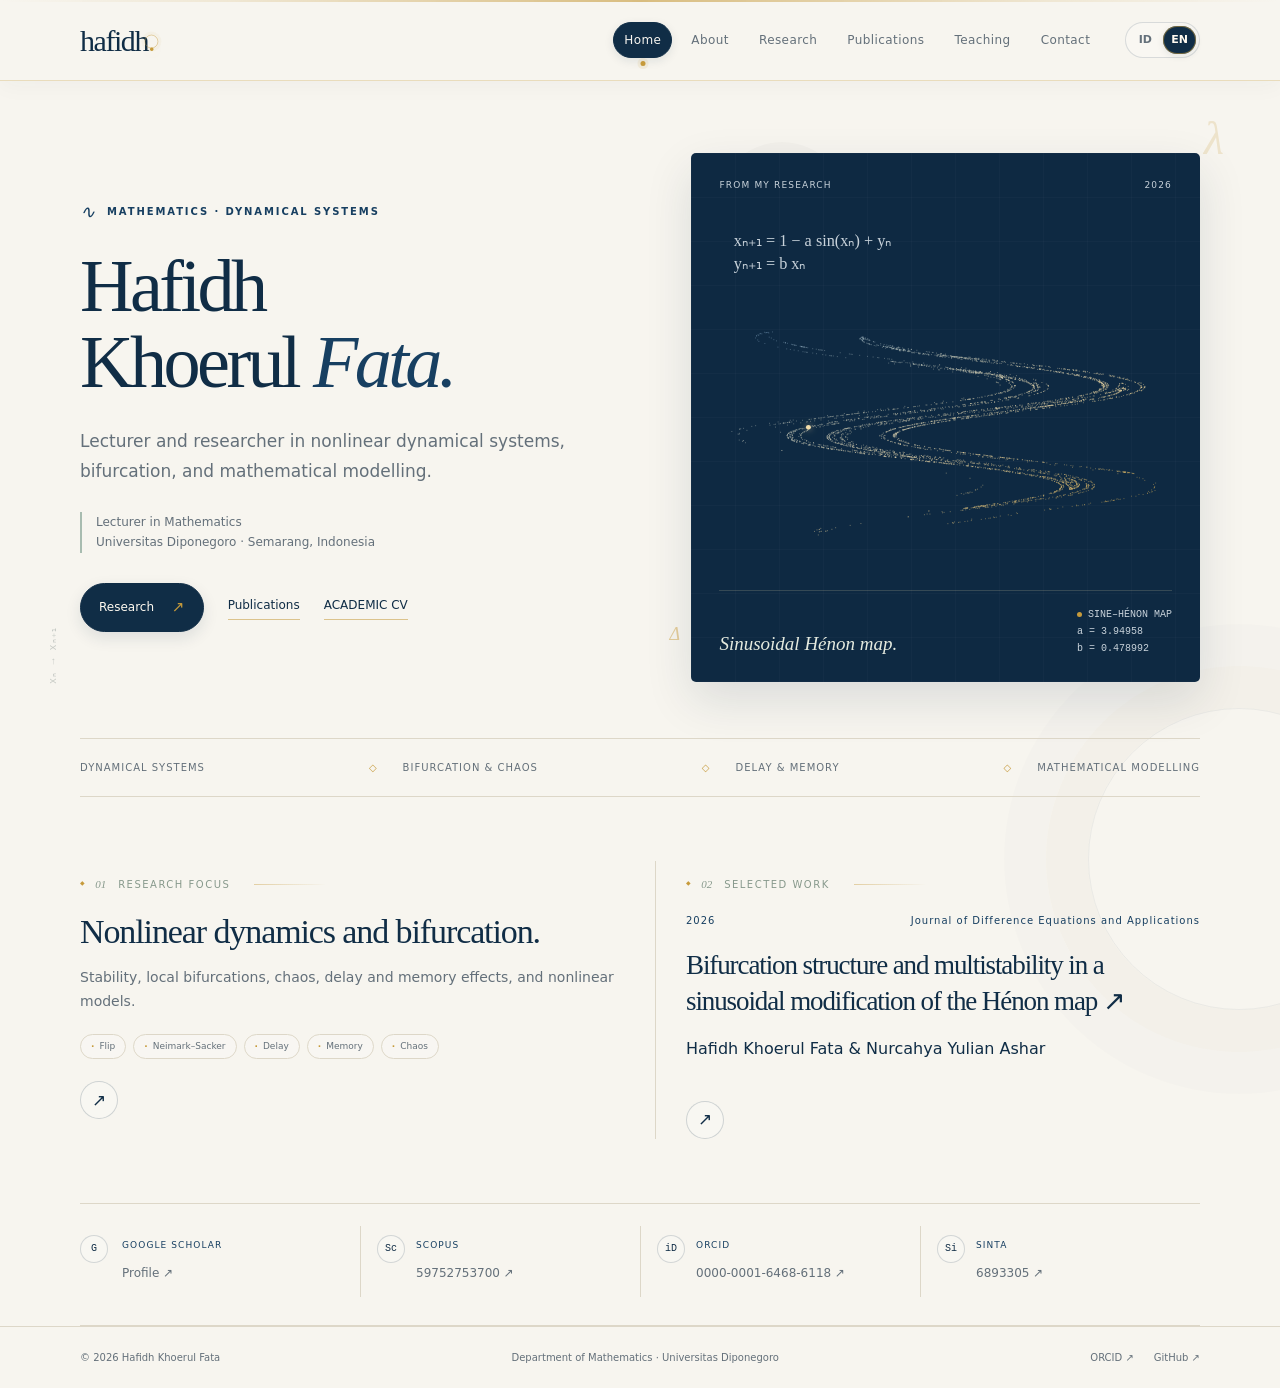
==== index.html @ e30a2c97 "Harmonize attractor and favicon with navy gold identity" ====
<!doctype html><html lang="en"><head>
<meta charset="utf-8"><meta name="viewport" content="width=device-width,initial-scale=1"><meta name="theme-color" content="#f7f7f2">
<meta name="description" content="Hafidh Khoerul Fata — lecturer and researcher in nonlinear dynamical systems, bifurcation, chaos, delay, memory, and mathematical modelling.">
<title>Hafidh Khoerul Fata · Mathematics & Dynamics</title><link rel="canonical" href="https://hafidh-fata.github.io/">
<link rel="icon" href="data:image/svg+xml,%3Csvg xmlns='http://www.w3.org/2000/svg' viewBox='0 0 64 64'%3E%3Crect width='64' height='64' rx='16' fill='%23102d46'/%3E%3Ctext x='32' y='44' font-size='40' font-family='Georgia' text-anchor='middle' fill='%23f7f7f2'%3Eh%3C/text%3E%3C/svg%3E">
<link rel="stylesheet" href="/styles.css"><meta property="og:title" content="Hafidh Khoerul Fata · Mathematics & Dynamics">
<meta property="og:description" content="Lecturer and researcher in nonlinear dynamical systems, bifurcation, chaos, delay, memory, and mathematical modelling.">
<meta property="og:type" content="profile"><meta property="og:url" content="https://hafidh-fata.github.io/">
<meta name="twitter:card" content="summary"><meta name="twitter:title" content="Hafidh Khoerul Fata · Mathematics & Dynamics">
<script type="application/ld+json">{"@context":"https://schema.org","@type":"Person","name":"Hafidh Khoerul Fata","url":"https://hafidh-fata.github.io/","jobTitle":"Lecturer in Mathematics","affiliation":{"@type":"CollegeOrUniversity","name":"Universitas Diponegoro","url":"https://www.undip.ac.id/"},"alumniOf":[{"@type":"CollegeOrUniversity","name":"Universitas Diponegoro"},{"@type":"CollegeOrUniversity","name":"Institut Teknologi Bandung"}],"sameAs":["https://orcid.org/0000-0001-6468-6118","https://www.scopus.com/authid/detail.uri?authorId=59752753700","https://scholar.google.com/citations?user=bt3k15UAAAAJ","https://sinta.kemdiktisaintek.go.id/authors/profile/6893305","https://github.com/hafidh-fata","https://math.fsm.undip.ac.id/hkfata/"],"knowsAbout":["Dynamical systems","Bifurcation theory","Chaos","Delay and memory systems","Mathematical modelling"]}</script>
</head>
<body data-page="home"><a class="skip" href="#main" data-i18n="skip">Skip to content</a>
<header><div class="wrap nav">
<a class="brand" href="/" aria-label="Hafidh Khoerul Fata">hafidh<span>.</span></a>
<nav aria-label="Main navigation">
<a href="/" data-nav="home" data-i18n="navHome">Home</a>
<a href="/about/" data-nav="about" data-i18n="navAbout">About</a>
<a href="/research/" data-nav="research" data-i18n="navResearch">Research</a>
<a href="/publications/" data-nav="publications" data-i18n="navPublications">Publications</a>
<a href="/teaching/" data-nav="teaching" data-i18n="navTeaching">Teaching</a>
<a href="/contact/" data-nav="contact" data-i18n="navContact">Contact</a>
</nav>
<div class="languages" role="group" aria-label="Language / Bahasa"><button type="button" data-lang="id" aria-label="Bahasa Indonesia" aria-pressed="false">ID</button><button type="button" data-lang="en" aria-label="English" aria-pressed="true">EN</button></div>
</div></header>
<main id="main"><div class="wrap">
<section class="home-hero" aria-labelledby="name">
<div>
<div class="eyebrow" data-i18n="role">Mathematics · Dynamical Systems</div>
<h1 id="name">Hafidh<br>Khoerul <em>Fata.</em></h1>
<p class="intro" data-i18n="intro">Lecturer and researcher in nonlinear dynamical systems, bifurcation, and mathematical modelling.</p>
<div class="affiliation"><span data-i18n="position">Lecturer in Mathematics</span><br><span data-i18n="affiliation">Universitas Diponegoro · Semarang, Indonesia</span></div>
<div class="actions"><a class="button" href="/research/"><span data-i18n="navResearch">Research</span><span aria-hidden="true">↗</span></a><a class="text-link" href="/publications/" data-i18n="navPublications">Publications</a><a class="text-link" href="/cv/" data-i18n="academicCv">Academic CV</a></div>
</div>
<div class="art-shell"><figure class="art"><div class="art-top"><span data-i18n="artTop">FROM MY RESEARCH</span><span>2026</span></div><svg viewBox="0 0 500 520" role="img" aria-labelledby="attractor-title"><title id="attractor-title">Chaotic attractor of the sinusoidal Hénon map studied by Fata and Ashar</title><defs><linearGradient id="orbit" x1="0" y1="0" x2="1" y2="1"><stop stop-color="#6f93b2"/><stop offset=".52" stop-color="#ead9ad"/><stop offset="1" stop-color="#c69a3b"/></linearGradient></defs><g id="orbit-art"></g><text x="42" y="91" fill="#c8d2da" font-family="Georgia,serif" font-size="16">xₙ₊₁ = 1 − a sin(xₙ) + yₙ</text><text x="42" y="114" fill="#c8d2da" font-family="Georgia,serif" font-size="16">yₙ₊₁ = b xₙ</text></svg><figcaption class="art-bottom"><p data-i18n="artCaption">Sinusoidal Hénon map.</p><span><span class="dot"></span><span data-i18n="attractorName">SINE–HÉNON MAP</span><br>a = 3.94958<br>b = 0.478992</span></figcaption></figure></div>
</section>

<div class="subjects"><span data-i18n="topic1">Dynamical systems</span><span data-i18n="topic2">Bifurcation & chaos</span><span data-i18n="topic3">Delay & memory</span><span data-i18n="topic4">Mathematical modelling</span></div>

<section class="home-section">
<div class="home-feature-grid">
<article class="home-feature">
<div class="section-label"><span>01</span><span data-i18n="researchFocusLabel">RESEARCH FOCUS</span></div>
<h2 data-i18n="homeFocusTitle">Nonlinear dynamics and bifurcation.</h2>
<p data-i18n="homeFocusText">Stability, local bifurcations, chaos, delay and memory effects, and nonlinear models.</p>
<div class="tags"><span>Flip</span><span>Neimark–Sacker</span><span>Delay</span><span>Memory</span><span>Chaos</span></div>
<a class="symbol-link" href="/research/" aria-label="View research"><span class="sr-only" data-i18n="viewResearch">View research</span><span aria-hidden="true">↗</span></a>
</article>

<article class="home-feature featured-work">
<div class="section-label"><span>02</span><span data-i18n="selectedWork">SELECTED WORK</span></div>
<div id="home-featured-publication"><div class="pub-meta"><span>2026</span><span>Journal of Difference Equations and Applications</span></div><h2><a href="https://doi.org/10.1080/10236198.2026.2689969">Bifurcation structure and multistability in a sinusoidal modification of the Hénon map ↗</a></h2><p>Hafidh Khoerul Fata &amp; Nurcahya Yulian Ashar</p></div>
<a class="symbol-link" href="/publications/" aria-label="All publications"><span class="sr-only" data-i18n="viewAllPublications">All publications</span><span aria-hidden="true">↗</span></a>
</article>
</div>
</section>

<section class="home-profiles" aria-label="Academic profiles">
<a href="https://scholar.google.com/citations?hl=en&user=bt3k15UAAAAJ"><small>Google Scholar</small><span>Profile ↗</span></a>
<a href="https://www.scopus.com/authid/detail.uri?authorId=59752753700"><small>Scopus</small><span>59752753700 ↗</span></a>
<a href="https://orcid.org/0000-0001-6468-6118"><small>ORCID</small><span>0000-0001-6468-6118 ↗</span></a>
<a href="https://sinta.kemdiktisaintek.go.id/authors/profile/6893305"><small>SINTA</small><span>6893305 ↗</span></a>
</section>
</div></main>
<footer><div class="wrap footer-inner"><span>© <span id="year">2026</span> Hafidh Khoerul Fata</span><span data-i18n="footerLocation">Department of Mathematics · Universitas Diponegoro</span><div><a href="https://orcid.org/0000-0001-6468-6118">ORCID ↗</a><a href="https://github.com/hafidh-fata">GitHub ↗</a></div></div></footer><script src="/site.js"></script></body></html>
---- styles.css ----
:root{--paper:#f7f7f2;--ink:#192e33;--muted:#586967;--teal:#246a62;--line:#d8dfd8;--soft:#e9eee5;--accent:#c16b39;--serif:Georgia,'Times New Roman',serif}
*{box-sizing:border-box}
html{scroll-behavior:smooth}
body{margin:0;background:var(--paper);color:var(--ink);font:16px/1.7 system-ui,-apple-system,BlinkMacSystemFont,'Segoe UI',sans-serif}
a{color:inherit;text-decoration:none}
button{font:inherit}
a:focus-visible,button:focus-visible{outline:3px solid var(--accent);outline-offset:5px}
::selection{background:#c9ded3}
.wrap{width:min(1180px,calc(100% - 96px));margin:auto}
.skip{position:fixed;top:-80px;left:10px;background:var(--ink);color:white;padding:12px;z-index:100}
.skip:focus{top:10px}
header{position:sticky;top:0;z-index:20;background:rgba(247,247,242,.96);backdrop-filter:blur(10px);border-bottom:1px solid var(--line)}
.nav{min-height:86px;display:flex;align-items:center;justify-content:space-between;gap:28px}
.brand{font-family:var(--serif);font-size:29px;letter-spacing:-1.3px;white-space:nowrap}
.brand span{color:var(--teal)}
nav{display:flex;gap:27px;align-items:center;margin-left:auto}
nav a{font-size:12px;letter-spacing:.035em;color:var(--muted);position:relative}
nav a:hover,nav a[aria-current="page"]{color:var(--teal)}
nav a[aria-current="page"]:after{content:"";position:absolute;left:0;right:0;bottom:-11px;height:1px;background:var(--teal)}
.languages{display:flex;gap:2px;padding:4px;border:1px solid var(--line);border-radius:6px}
.languages button{font-size:11px;font-weight:650;border:0;padding:5px 9px;background:transparent;color:var(--muted);cursor:pointer;border-radius:3px}
.languages button[aria-pressed=true]{background:var(--ink);color:#fff}
.eyebrow{font-size:10px;font-weight:650;letter-spacing:.19em;text-transform:uppercase;color:var(--teal);display:flex;align-items:center;gap:12px}
.eyebrow:before{content:"";width:24px;height:1px;background:currentColor}
h1,h2,h3,p{overflow-wrap:anywhere}
h1{font:clamp(48px,5.8vw,76px)/1.03 var(--serif);letter-spacing:-3.6px;margin:27px 0 25px;font-weight:400}
h1 em{font-weight:400;color:var(--teal)}
h2{font:40px/1.2 var(--serif);font-weight:400;letter-spacing:-1.1px;margin:0}
h3{font-weight:500}
.intro{font-size:17px;line-height:1.8;color:var(--muted);max-width:500px}
.affiliation{font-size:12px;color:var(--muted);margin:25px 0 30px;padding-left:14px;border-left:2px solid #a8bcb0}
.actions,.small-links{display:flex;gap:24px;align-items:center;flex-wrap:wrap}
.button{display:inline-flex;gap:26px;align-items:center;padding:12px 21px;background:var(--ink);color:#fff;font-size:12px;border-radius:3px}
.button:hover{background:var(--teal)}
.text-link{font-size:12px;border-bottom:1px solid #9aaea0;padding-bottom:3px}
.home-hero{display:grid;grid-template-columns:1.1fr 1fr;gap:70px;align-items:center;padding:85px 0 65px}
.art-shell{min-width:0}
.art{position:relative;aspect-ratio:1/1.04;background:#172f35;border-radius:5px;overflow:hidden;color:#e4eadf;margin:0}
.art:before{position:absolute;inset:0;content:"";background-image:linear-gradient(#ffffff05 1px,transparent 1px),linear-gradient(90deg,#ffffff05 1px,transparent 1px);background-size:44px 44px}
.art-top{position:absolute;top:25px;left:28px;right:28px;display:flex;justify-content:space-between;font-size:9px;letter-spacing:.13em;color:#b2c5be}
.art svg{position:absolute;width:100%;height:100%;inset:0}
.art-bottom{position:absolute;bottom:25px;left:28px;right:28px;border-top:1px solid #ffffff25;padding-top:15px;display:flex;justify-content:space-between;align-items:flex-end;gap:15px}
.art-bottom p{margin:0;font:italic 19px/1.3 var(--serif);max-width:58%}
.art-bottom>span{flex-shrink:0;font:10px/1.7 monospace;color:#b2c5be}
.dot{width:5px;height:5px;background:#b4c7a2;border-radius:50%;display:inline-block;margin-right:6px}
.orbit-controls{display:flex;align-items:center;justify-content:space-between;gap:12px;padding-top:12px;min-height:48px}
.orbit-buttons{display:flex;gap:8px}
.orbit-controls button{border:1px solid var(--line);border-radius:4px;padding:7px 12px;background:transparent;color:var(--ink);font-size:11px;cursor:pointer;min-height:36px}
.orbit-controls button:hover:not(:disabled){background:var(--soft)}
.orbit-controls button:disabled{opacity:.45;cursor:default}
#orbit-status{font-size:10px;color:var(--muted);text-align:right}
.subjects{border-top:1px solid var(--line);border-bottom:1px solid var(--line);display:flex;gap:20px;justify-content:space-between;padding:20px 0;font-size:10px;color:var(--muted);text-transform:uppercase;letter-spacing:.1em}
.subjects span+span:before{content:"＋";margin-right:25px;color:#789285}
.home-section,.section{padding:78px 0;border-bottom:1px solid var(--line)}
.section-head{display:grid;grid-template-columns:250px 1fr;gap:40px;margin-bottom:40px}
.section-label{font-size:10px;color:var(--teal);letter-spacing:.15em;text-transform:uppercase;padding-top:10px}
.section-label span{color:#87998c;margin-right:17px}
.section-summary{margin:17px 0 0;max-width:700px;color:var(--muted);font-size:15px}
.home-grid{display:grid;grid-template-columns:repeat(4,1fr);gap:28px}.research-grid{display:grid;grid-template-columns:repeat(3,1fr);gap:32px}
.card{padding-top:22px;border-top:1px solid #96aa9d}
.card-number{font:italic 24px var(--serif);color:#8ba18c}
.card h3{font:24px/1.25 var(--serif);font-weight:400;margin:20px 0 13px}
.card p{font-size:13px;color:var(--muted);margin:0 0 18px}
.tags{display:flex;gap:7px;flex-wrap:wrap;margin-top:20px}
.tags span{font-size:9px;border:1px solid var(--line);padding:4px 8px;border-radius:3px;color:var(--muted)}
.page-hero{padding:82px 0 62px;border-bottom:1px solid var(--line);display:grid;grid-template-columns:250px minmax(0,1fr);gap:40px}
.page-hero h1{font-size:clamp(46px,5vw,70px);max-width:800px;margin-top:10px}
.page-hero p{max-width:700px;color:var(--muted);font-size:16px}
.content-grid{display:grid;grid-template-columns:250px minmax(0,1fr);gap:40px}
.prose{max-width:760px}
.prose p{color:var(--muted);margin:0 0 22px}
.prose strong{color:var(--ink);font-weight:600}
.fact-grid{display:grid;grid-template-columns:repeat(2,1fr);gap:22px;margin-top:34px}
.fact{border-top:1px solid var(--line);padding-top:15px}
.fact small{display:block;color:var(--teal);font-size:9px;letter-spacing:.13em;text-transform:uppercase;margin-bottom:7px}
.fact span{font-family:var(--serif);font-size:19px}
.research-list{display:grid;gap:46px}
.research-item{display:grid;grid-template-columns:120px minmax(0,1fr);gap:30px;padding-top:25px;border-top:1px solid #96aa9d}
.research-item .number{font:italic 27px var(--serif);color:#8ba18c}
.research-item h2{font-size:31px;margin-bottom:13px}
.research-item p{color:var(--muted);margin:0;max-width:720px}
.publication-list{display:grid;gap:0}
.publication{padding:28px 0;border-top:1px solid var(--line)}
.publication:first-child{border-top:1px solid #96aa9d}
.pub-meta{display:flex;justify-content:space-between;gap:16px;font-size:10px;color:var(--teal);letter-spacing:.1em}
.publication h2{font-size:27px;line-height:1.35;margin:14px 0}
.publication h2 a:hover{color:var(--teal)}
.publication p{font-size:13px;color:var(--muted);margin:6px 0}
.course-list{display:grid;gap:0}
.course{display:grid;grid-template-columns:minmax(0,1fr) auto;gap:25px;align-items:start;border-top:1px solid var(--line);padding:24px 0}
.course h2{font-size:25px}
.course p{font-size:13px;color:var(--muted);max-width:690px;margin:8px 0 0}
.course .level{font-size:10px;letter-spacing:.06em;color:var(--muted);white-space:nowrap;padding-top:8px}
.contact-panel{margin:0;padding:44px 46px;background:var(--soft);border-radius:4px;display:grid;grid-template-columns:1fr auto;gap:40px;align-items:center}
.contact-panel h2{font-size:35px;margin:10px 0 13px}
.contact-panel p{color:var(--muted);font-size:14px;max-width:600px;margin:0}
.contact-list{margin-top:32px;display:grid;grid-template-columns:repeat(3,1fr);gap:20px}
.contact-item{border-top:1px solid #96aa9d;padding-top:15px}
.contact-item small{display:block;color:var(--teal);font-size:9px;letter-spacing:.12em;text-transform:uppercase}
.contact-item a,.contact-item span{display:inline-block;margin-top:8px;font-size:13px}
footer{border-top:1px solid var(--line);padding:26px 0}
.footer-inner{display:flex;justify-content:space-between;gap:20px;font-size:10px;color:var(--muted)}
.footer-inner a{margin-left:20px}
@media(max-width:1000px){.wrap{width:calc(100% - 56px)}.home-hero{gap:35px}nav{gap:14px}.section-head,.page-hero,.content-grid{grid-template-columns:170px 1fr;gap:25px}.subjects{font-size:8px;gap:10px}.subjects span+span:before{margin-right:10px}}
@media(max-width:760px){.wrap{width:calc(100% - 40px)}.nav{min-height:72px;gap:12px;flex-wrap:wrap;padding:16px 0 12px}.brand{font-size:27px}.languages{margin-left:auto}nav{order:3;width:100%;margin:0;justify-content:space-between;gap:8px;overflow-x:auto;padding-bottom:2px}nav a{font-size:10px;white-space:nowrap}nav a[aria-current="page"]:after{bottom:-5px}.home-hero{grid-template-columns:1fr;gap:36px;padding:45px 0 35px}h1{font-size:58px;letter-spacing:-3px}.intro{font-size:16px;max-width:100%}.art{aspect-ratio:1.12}.subjects{flex-wrap:wrap;justify-content:flex-start;gap:10px 20px;font-size:9px}.subjects span+span:before{display:none}.home-section,.section{padding:48px 0}.section-head,.page-hero,.content-grid{display:block}.section-label{margin-bottom:17px}.home-grid,.research-grid{grid-template-columns:1fr;gap:29px}.page-hero{padding:48px 0 38px}.page-hero h1{font-size:50px}.fact-grid{grid-template-columns:1fr}.research-item{grid-template-columns:1fr;gap:8px}.research-item h2{font-size:28px}.contact-panel{padding:30px 25px;grid-template-columns:1fr}.contact-list{grid-template-columns:1fr}.course{grid-template-columns:1fr;gap:6px}.course .level{padding:0}.footer-inner{flex-direction:column;gap:8px}.footer-inner a{margin:0 22px 0 0}}
@media(prefers-reduced-motion:reduce){html{scroll-behavior:auto}}

@media(max-width:1000px) and (min-width:761px){.home-grid{grid-template-columns:repeat(2,1fr)}}

.home-feature-grid{display:grid;grid-template-columns:1fr 1fr;gap:40px}
.home-feature{padding-top:4px}
.home-feature h2{font-size:34px;margin:18px 0 14px;max-width:520px}
.home-feature>p{color:var(--muted);font-size:14px;max-width:560px;margin:0 0 20px}
.home-feature .text-link{display:inline-block;margin-top:22px}
.featured-work{border-left:1px solid var(--line);padding-left:40px}
.featured-work .pub-meta{margin-top:18px}
.featured-work h2{font-size:27px;line-height:1.35}
.home-profiles{display:grid;grid-template-columns:repeat(4,1fr);border-bottom:1px solid var(--line);padding:26px 0 34px}
.home-profiles a{padding:12px 18px;border-left:1px solid var(--line)}
.home-profiles a:first-child{border-left:0;padding-left:0}
.home-profiles small{display:block;color:var(--teal);font-size:9px;letter-spacing:.12em;text-transform:uppercase;margin-bottom:5px}
.home-profiles span{font-size:12px;color:var(--muted)}
.home-profiles a:hover span{color:var(--teal)}

.profile-hero{padding:82px 0 62px;border-bottom:1px solid var(--line);display:grid;grid-template-columns:250px minmax(0,1fr);gap:40px}
.profile-hero-main{display:grid;grid-template-columns:minmax(0,1.45fr) minmax(240px,.65fr);gap:54px;align-items:end}
.profile-hero h1{font-size:clamp(46px,5vw,70px);max-width:760px;margin:10px 0 20px}
.profile-lead{max-width:690px;color:var(--muted);font-size:16px;margin:0}
.profile-summary{display:grid;gap:15px;padding-bottom:8px}
.profile-summary div{border-top:1px solid var(--line);padding-top:11px}
.profile-summary small{display:block;color:var(--teal);font-size:9px;letter-spacing:.12em;text-transform:uppercase;margin-bottom:3px}
.profile-summary strong{font-family:var(--serif);font-size:17px;font-weight:400}

.education-list{display:grid;gap:0}
.education-list article{display:grid;grid-template-columns:130px minmax(0,1fr);gap:28px;border-top:1px solid var(--line);padding:24px 0}
.education-list article:first-child{border-top:1px solid #96aa9d}
.education-year{font:italic 18px var(--serif);color:#87998c;padding-top:4px}
.education-list h2{font-size:27px}
.education-list p{margin:5px 0 0;color:var(--muted);font-size:13px}

.profile-links{display:grid;grid-template-columns:repeat(2,1fr);gap:16px}
.profile-links a{position:relative;border-top:1px solid #96aa9d;padding:16px 34px 16px 0;min-height:86px}
.profile-links small{display:block;color:var(--teal);font-size:9px;letter-spacing:.12em;text-transform:uppercase;margin-bottom:7px}
.profile-links strong{font-family:var(--serif);font-size:18px;font-weight:400}
.profile-links a>span{position:absolute;right:4px;top:18px;color:var(--muted)}
.profile-links a:hover strong,.profile-links a:hover>span{color:var(--teal)}

.credentials-block h2{font-size:29px;margin-bottom:24px}
.credential-grid{display:flex;gap:30px;flex-wrap:wrap;align-items:flex-start}
@media(max-width:1000px){
 .home-feature-grid{gap:28px}
 .featured-work{padding-left:28px}
 .home-profiles{grid-template-columns:repeat(2,1fr)}
 .home-profiles a:nth-child(3){border-left:0;padding-left:0}
 .profile-hero{grid-template-columns:170px minmax(0,1fr);gap:25px}
 .profile-hero-main{grid-template-columns:1fr;gap:28px}
}
@media(max-width:760px){
 .home-feature-grid{grid-template-columns:1fr;gap:44px}
 .featured-work{border-left:0;border-top:1px solid var(--line);padding-left:0;padding-top:34px}
 .home-profiles{grid-template-columns:1fr;padding-top:12px}
 .home-profiles a,.home-profiles a:first-child,.home-profiles a:nth-child(3){border-left:0;border-top:1px solid var(--line);padding:14px 0}
 .profile-hero{display:block;padding:48px 0 38px}
 .profile-hero .section-label{margin-bottom:17px}
 .profile-hero h1{font-size:50px}
 .profile-links{grid-template-columns:1fr}
 .education-list article{grid-template-columns:1fr;gap:5px}
}

.index-badge{display:inline-block;margin-left:8px;padding:2px 6px;border:1px solid #9db4a8;border-radius:999px;font-size:8px;letter-spacing:.08em;text-transform:uppercase;color:var(--teal);vertical-align:1px}
.metrics-note{margin:18px 0 0;color:var(--muted);font-size:9px;letter-spacing:.12em;text-transform:uppercase}
.loading-text{color:var(--muted);font-size:13px}
.related-outputs{margin-top:22px;padding-top:16px;border-top:1px solid var(--line)}
.related-outputs>small{display:block;color:var(--teal);font-size:9px;letter-spacing:.12em;margin-bottom:7px}
.mini-output{display:grid;grid-template-columns:48px minmax(0,1fr) 20px;gap:10px;align-items:start;padding:8px 0;border-top:1px solid #e2e6e0;font-size:11px}
.mini-output span{color:var(--muted)}.mini-output strong{font-weight:500}.mini-output em{font-style:normal;color:var(--teal)}
.print-button{margin-top:20px;border:1px solid var(--line);background:transparent;padding:9px 13px;border-radius:3px;color:var(--ink);font-size:11px;cursor:pointer}
.print-button:hover{background:var(--soft)}
.large-tags{align-content:start}
.cv-page .publication h2{font-size:22px}
@media print{
 header,footer,.print-button,.languages,.skip{display:none!important}
 body{background:#fff;color:#000;font-size:11pt}
 .wrap{width:100%;max-width:none}
 .section,.page-hero{padding:18px 0;break-inside:avoid}
 a{text-decoration:none;color:#000}
 .publication{break-inside:avoid}
}

/* === visual language: phase space / orbit notation === */
.sr-only{position:absolute!important;width:1px!important;height:1px!important;padding:0!important;margin:-1px!important;overflow:hidden!important;clip:rect(0,0,0,0)!important;white-space:nowrap!important;border:0!important}
body{position:relative}
body:after{content:"";position:fixed;right:-110px;bottom:-110px;width:300px;height:300px;border:1px solid rgba(36,106,98,.07);border-radius:50%;box-shadow:0 0 0 42px rgba(36,106,98,.025),0 0 0 84px rgba(36,106,98,.015);pointer-events:none;z-index:-1}
.brand{position:relative}
.brand:after{content:"•";position:absolute;right:-11px;top:-2px;font-size:9px;color:var(--accent);opacity:.75}
nav a[aria-current="page"]:after{left:50%;right:auto;bottom:-13px;width:5px;height:5px;background:var(--teal);transform:translateX(-50%) rotate(45deg)}
nav a:hover:before{content:"·";position:absolute;left:-9px;color:var(--accent)}
.eyebrow:before{content:"∿";width:auto;height:auto;background:none;font:italic 18px/1 var(--serif);letter-spacing:0;color:var(--teal)}
.section-label{position:relative;display:flex;align-items:center;gap:0;min-height:24px}
.section-label:after{content:"";height:1px;flex:1;min-width:28px;max-width:72px;margin-left:12px;background:linear-gradient(90deg,var(--line),transparent)}
.section-label:before{content:"◆";font-size:6px;color:var(--accent);margin-right:9px;transform:translateY(-1px)}
.section-label span{margin-right:12px}
.section-label span:first-child{font-family:var(--serif);font-style:italic;letter-spacing:0;font-size:11px}
.subjects span+span:before{content:"◇";margin-right:25px;color:#789285}
.tags span{position:relative;border-radius:999px;padding:4px 10px;background:rgba(255,255,255,.18)}
.tags span:before{content:"·";margin-right:5px;color:var(--teal);font-weight:700}
.home-hero{position:relative;isolation:isolate}
.home-hero:before{content:"";position:absolute;z-index:-1;right:33%;top:12%;width:94px;height:94px;border:1px solid rgba(36,106,98,.10);border-radius:50%;box-shadow:0 0 0 18px rgba(36,106,98,.025)}
.home-hero:after{content:"xₙ → xₙ₊₁";position:absolute;z-index:-1;left:-32px;bottom:54px;writing-mode:vertical-rl;transform:rotate(180deg);font:10px/1.2 monospace;letter-spacing:.11em;color:rgba(88,105,103,.30)}
.art{box-shadow:0 18px 48px rgba(25,46,51,.08)}
.art-shell{position:relative}
.art-shell:before{content:"λ";position:absolute;right:-24px;top:-37px;font:italic 46px/1 var(--serif);color:rgba(36,106,98,.14);z-index:2;pointer-events:none}
.art-shell:after{content:"Δ";position:absolute;left:-22px;bottom:39px;font:italic 18px/1 var(--serif);color:rgba(193,107,57,.38);z-index:2;pointer-events:none}
.symbol-link{display:inline-grid;place-items:center;width:38px;height:38px;border:1px solid var(--line);border-radius:50%;font-size:17px;color:var(--teal);transition:transform .18s ease,border-color .18s ease,background .18s ease}
.symbol-link:hover{transform:translate(2px,-2px);border-color:#9eb6aa;background:var(--soft)}
.home-feature>.symbol-link,.featured-work>.symbol-link{margin-top:22px}
.home-profiles a{position:relative;padding-left:55px}
.home-profiles a:first-child{padding-left:42px}
.home-profiles a:before{position:absolute;left:16px;top:9px;width:26px;height:26px;display:grid;place-items:center;border:1px solid var(--line);border-radius:50%;font:10px/1 monospace;color:var(--teal)}
.home-profiles a:first-child:before{content:"G";left:0}
.home-profiles a:nth-child(2):before{content:"Sc"}
.home-profiles a:nth-child(3):before{content:"iD"}
.home-profiles a:nth-child(4):before{content:"Si"}
.home-profiles a:hover:before{border-color:var(--teal);background:var(--soft)}
.profile-hero{position:relative;overflow:hidden}
.profile-hero:after{content:"λ";position:absolute;right:18px;bottom:-34px;font:italic 128px/1 var(--serif);color:rgba(36,106,98,.045);pointer-events:none}
.profile-summary div{position:relative;padding-left:15px}
.profile-summary div:before{content:"";position:absolute;left:0;top:18px;width:5px;height:5px;border-radius:50%;background:var(--teal);opacity:.65}
.profile-links a{padding-left:48px}
.profile-links a:before{position:absolute;left:0;top:17px;width:30px;height:30px;display:grid;place-items:center;border:1px solid var(--line);border-radius:50%;font:10px/1 monospace;color:var(--teal)}
.profile-links a:nth-child(1):before{content:"G"}
.profile-links a:nth-child(2):before{content:"Sc"}
.profile-links a:nth-child(3):before{content:"iD"}
.profile-links a:nth-child(4):before{content:"Si"}
.profile-links a:nth-child(5):before{content:"CV"}
.profile-links a:hover:before{border-color:var(--teal);background:var(--soft)}
.education-list article{position:relative}
.education-list article:before{content:"";position:absolute;left:119px;top:31px;width:7px;height:7px;border:1px solid var(--teal);border-radius:50%;background:var(--paper)}
.education-list article:after{content:"";position:absolute;left:122px;top:39px;bottom:-25px;width:1px;background:var(--line)}
.education-list article:last-child:after{display:none}
.publication{position:relative}
.publication:before{content:"";position:absolute;left:-14px;top:35px;width:4px;height:4px;border-radius:50%;background:var(--teal);opacity:0;transition:opacity .18s ease}
.publication:hover:before{opacity:.8}
.publication h2 a span[aria-hidden="true"]{display:inline-grid;place-items:center;width:24px;height:24px;margin-left:4px;border:1px solid var(--line);border-radius:50%;font:12px/1 sans-serif;vertical-align:3px}
.publication h2 a:hover span[aria-hidden="true"]{border-color:var(--teal);background:var(--soft)}
.research-item{position:relative}
.research-item .number{position:relative}
.research-item .number:after{content:"";display:block;width:24px;height:1px;background:var(--line);margin-top:10px}
.research-item:nth-child(1) .number:before{content:"μ";position:absolute;right:8px;top:-6px;font:italic 15px var(--serif);color:rgba(36,106,98,.3)}
.research-item:nth-child(2) .number:before{content:"τ";position:absolute;right:8px;top:-6px;font:italic 15px var(--serif);color:rgba(36,106,98,.3)}
.research-item:nth-child(3) .number:before{content:"f";position:absolute;right:8px;top:-6px;font:italic 15px var(--serif);color:rgba(36,106,98,.3)}
.research-item:nth-child(4) .number:before{content:"λ";position:absolute;right:8px;top:-6px;font:italic 15px var(--serif);color:rgba(36,106,98,.3)}
.orbit-controls button{border-radius:999px}
.orbit-controls button:first-child:before{content:"◌";margin-right:6px;color:var(--teal)}
.orbit-controls button:last-child:before{content:"↺";margin-right:6px;color:var(--teal)}
.credential-heading-row{display:flex;align-items:baseline;justify-content:space-between;gap:20px}
.math-ornament{font:italic 18px var(--serif);color:rgba(36,106,98,.45);letter-spacing:.18em}
.hero-symbols{display:flex;gap:16px;margin-top:18px}
.hero-symbols span{display:grid;place-items:center;width:30px;height:30px;border:1px solid var(--line);border-radius:50%;font:italic 14px var(--serif);color:var(--teal);background:rgba(255,255,255,.18)}
@media(max-width:760px){
 body:after,.home-hero:after,.art-shell:before,.art-shell:after,.profile-hero:after{display:none}
 .home-hero:before{right:-22px;top:16%;width:64px;height:64px}
 .section-label:after{max-width:40px}
 .home-profiles a,.home-profiles a:first-child,.home-profiles a:nth-child(3){padding-left:42px}
 .home-profiles a:before,.home-profiles a:first-child:before{left:0}
 .education-list article:before,.education-list article:after{display:none}
 .profile-links a{padding-left:44px}
}
@media(prefers-reduced-motion:reduce){.symbol-link{transition:none}}

/* Continuous attractor tracer */
.orbit-tracer{filter:drop-shadow(0 0 3px rgba(243,221,170,.58)) drop-shadow(0 0 8px rgba(243,221,170,.22))}
.orbit-tail{filter:drop-shadow(0 0 2px rgba(243,221,170,.16))}
@media(prefers-reduced-motion:reduce){.orbit-tracer,.orbit-tail{filter:none}}

/* === compact-medium density === */
@media(min-width:1001px){
 .wrap{width:min(1120px,calc(100% - 88px))}
 .nav{min-height:80px;gap:24px}
 nav{gap:23px}
 .home-hero{gap:52px;padding:72px 0 56px}
 .home-section,.section{padding:64px 0}
 .page-hero{padding:68px 0 52px;grid-template-columns:220px minmax(0,1fr);gap:32px}
 .content-grid{grid-template-columns:220px minmax(0,1fr);gap:32px}
 .profile-hero{padding:68px 0 52px;grid-template-columns:220px minmax(0,1fr);gap:32px}
 .profile-hero-main{gap:40px}
 .section-head{grid-template-columns:220px 1fr;gap:32px;margin-bottom:34px}
 .home-feature-grid{gap:30px}
 .featured-work{padding-left:30px}
 .home-profiles{padding:22px 0 28px}
 .research-list{gap:36px}
 .research-item{grid-template-columns:105px minmax(0,1fr);gap:26px;padding-top:22px}
 .publication{padding:23px 0}
 .course{padding:20px 0}
 .fact-grid{gap:18px;margin-top:28px}
 .profile-summary{gap:12px}
 .education-list article{padding:20px 0}
 .profile-links{gap:12px}
 .credential-grid{gap:24px}
 .contact-list{margin-top:26px;gap:18px}
 footer{padding:22px 0}
}
@media(max-width:1000px) and (min-width:761px){
 .wrap{width:calc(100% - 52px)}
 .home-section,.section{padding:58px 0}
 .page-hero,.profile-hero{padding:60px 0 46px}
 .research-list{gap:34px}
 .publication{padding:22px 0}
}

/* === quiet micro-interactions === */
.publication,.research-item,.course,.profile-links a,.home-profiles a,.education-list article,.contact-item{
 transition:transform .18s ease,background-color .18s ease,border-color .18s ease;
}
@media(hover:hover){
 .publication:hover{transform:translateX(3px)}
 .research-item:hover{transform:translateX(3px)}
 .course:hover{transform:translateX(3px)}
 .profile-links a:hover{transform:translateY(-2px)}
 .home-profiles a:hover{transform:translateY(-2px)}
 .education-list article:hover{transform:translateX(3px)}
 .contact-item:hover{transform:translateY(-2px)}
 .text-link{transition:color .18s ease,border-color .18s ease}
 .text-link:hover{color:var(--teal);border-color:var(--teal)}
}

/* === first-view reveal === */
.reveal-enabled .reveal-item{
 opacity:.58;
 transform:translateY(8px);
 transition:opacity .46s ease,transform .46s cubic-bezier(.2,.65,.3,1);
}
.reveal-enabled .reveal-item.is-visible{opacity:1;transform:none}
@media(prefers-reduced-motion:reduce){
 .reveal-enabled .reveal-item,.publication,.research-item,.course,.profile-links a,.home-profiles a,.education-list article,.contact-item{
  opacity:1!important;transform:none!important;transition:none!important;
 }
}

/* === publication filters === */
.publication-toolbar{display:flex;align-items:center;justify-content:space-between;gap:18px;padding:0 0 18px;border-bottom:1px solid var(--line)}
.filter-chips{display:flex;gap:7px;flex-wrap:wrap}
.filter-chips button{border:1px solid var(--line);background:transparent;color:var(--muted);padding:6px 10px;border-radius:999px;font-size:9px;letter-spacing:.045em;cursor:pointer}
.filter-chips button:hover,.filter-chips button.is-active{border-color:#96aa9d;color:var(--teal);background:var(--soft)}
.filter-chips button.is-active:before{content:"•";margin-right:5px;color:var(--accent)}
.publication-count{font:10px/1 monospace;color:var(--muted);white-space:nowrap}
@media(max-width:760px){.publication-toolbar{align-items:flex-start;flex-direction:column}.publication-count{align-self:flex-end}}

/* === navy + gold identity refresh === */
:root{
 --paper:#f7f5ef;
 --ink:#102d46;
 --muted:#64707a;
 --teal:#173f61;
 --line:#ddd7c8;
 --soft:#efeade;
 --accent:#c69a3b;
 --navy:#102d46;
 --navy-2:#173f61;
 --gold:#c69a3b;
 --gold-soft:#ead9ad;
}
::selection{background:#ead9ad;color:#102d46}
body{background:var(--paper)}
header{
 background:rgba(247,245,239,.965);
 border-bottom:1px solid rgba(198,154,59,.28);
 box-shadow:0 5px 22px rgba(16,45,70,.035);
}
header:before{
 content:"";
 position:absolute;
 left:0;right:0;top:0;
 height:2px;
 background:linear-gradient(90deg,transparent 0%,rgba(198,154,59,.25) 18%,var(--gold) 50%,rgba(198,154,59,.25) 82%,transparent 100%);
 opacity:.62;
}
.brand{
 color:var(--navy);
 font-size:30px;
 letter-spacing:-1.45px;
 font-weight:500;
 padding:5px 4px 5px 0;
 transition:letter-spacing .2s ease,color .2s ease;
}
.brand:hover{letter-spacing:-1.15px;color:var(--navy-2)}
.brand:after{content:none}
.brand span{
 position:relative;
 display:inline-block;
 color:var(--gold);
 text-shadow:0 0 14px rgba(198,154,59,.22);
}
.brand span:after{
 content:"";
 position:absolute;
 width:12px;height:12px;
 left:50%;top:52%;
 transform:translate(-47%,-46%);
 border:1px solid rgba(198,154,59,.42);
 border-radius:50%;
 box-shadow:0 0 0 3px rgba(198,154,59,.05);
 pointer-events:none;
}
nav{gap:8px}
nav a{
 padding:7px 10px;
 border:1px solid transparent;
 border-radius:999px;
 color:var(--muted);
 transition:color .18s ease,background-color .18s ease,border-color .18s ease,transform .18s ease;
}
nav a:hover{
 color:var(--navy);
 background:rgba(16,45,70,.045);
 border-color:rgba(16,45,70,.07);
 transform:translateY(-1px);
}
nav a:hover:before{content:none}
nav a[aria-current="page"]{
 color:var(--paper);
 background:var(--navy);
 border-color:var(--navy);
 box-shadow:0 3px 10px rgba(16,45,70,.10);
}
nav a[aria-current="page"]:after{
 content:"";
 left:50%;right:auto;bottom:-9px;
 width:5px;height:5px;
 background:var(--gold);
 border-radius:50%;
 transform:translateX(-50%);
 box-shadow:0 0 0 3px rgba(198,154,59,.11);
}
.languages{
 border-color:rgba(16,45,70,.14);
 background:rgba(255,255,255,.18);
 border-radius:999px;
 padding:3px;
}
.languages button{
 min-width:32px;
 border-radius:999px;
 padding:5px 8px;
 color:var(--muted);
 transition:background-color .18s ease,color .18s ease,box-shadow .18s ease;
}
.languages button[aria-pressed=true]{
 background:var(--navy);
 color:#fffaf0;
 box-shadow:inset 0 0 0 1px rgba(198,154,59,.52),0 2px 7px rgba(16,45,70,.10);
}
.button{
 position:relative;
 background:var(--navy);
 border:1px solid var(--navy);
 color:#fffaf0;
 border-radius:999px;
 padding:11px 18px;
 gap:18px;
 box-shadow:0 6px 16px rgba(16,45,70,.11);
 transition:transform .18s ease,box-shadow .18s ease,background-color .18s ease;
}
.button span:last-child{color:var(--gold);font-size:15px}
.button:hover{
 background:var(--navy-2);
 transform:translateY(-2px);
 box-shadow:0 9px 20px rgba(16,45,70,.15);
}
.symbol-link{
 color:var(--navy);
 border-color:rgba(16,45,70,.18);
 background:rgba(255,255,255,.22);
}
.symbol-link:hover{
 color:var(--navy);
 border-color:var(--gold);
 background:rgba(198,154,59,.09);
}
.text-link{border-color:rgba(198,154,59,.55)}
.text-link:hover{color:var(--navy)!important;border-color:var(--gold)!important}
.section-label,.eyebrow,.fact small,.pub-meta,.profile-links small,.home-profiles small,.contact-item small{color:var(--navy-2)}
.section-label:before{color:var(--gold)}
.section-label:after{background:linear-gradient(90deg,rgba(198,154,59,.42),transparent)}
h1 em{color:var(--navy-2)}
.subjects span+span:before{color:var(--gold)}
.tags span:before{color:var(--gold)}
.index-badge{
 color:var(--navy);
 border-color:rgba(198,154,59,.55);
 background:rgba(198,154,59,.07);
}
.filter-chips button:hover,.filter-chips button.is-active{
 color:var(--navy);
 border-color:rgba(198,154,59,.62);
 background:rgba(198,154,59,.09);
}
.filter-chips button.is-active:before{color:var(--gold)}
.home-profiles a:before,.profile-links a:before{
 color:var(--navy);
 border-color:rgba(16,45,70,.16);
 background:rgba(255,255,255,.20);
}
.home-profiles a:hover:before,.profile-links a:hover:before{
 border-color:var(--gold);
 background:rgba(198,154,59,.09);
}
.hero-symbols span{
 color:var(--navy);
 border-color:rgba(198,154,59,.48);
 background:rgba(198,154,59,.055);
}
.math-ornament{color:rgba(198,154,59,.65)}
.profile-summary div:before{background:var(--gold)}
.education-list article:before{border-color:var(--gold);background:var(--paper)}
.publication:before{background:var(--gold)}
.research-item:nth-child(1) .number:before,
.research-item:nth-child(2) .number:before,
.research-item:nth-child(3) .number:before,
.research-item:nth-child(4) .number:before{color:rgba(198,154,59,.42)}
.art{
 background:#0e2942;
 box-shadow:0 18px 48px rgba(14,41,66,.12);
}
.art-top,.art-bottom>span{color:#c8d2da}
.art-bottom{border-top-color:rgba(234,217,173,.18)}
.dot{background:var(--gold)}
.art-shell:before{color:rgba(198,154,59,.20)}
.art-shell:after{color:rgba(198,154,59,.48)}
.home-hero:before{
 border-color:rgba(198,154,59,.12);
 box-shadow:0 0 0 18px rgba(16,45,70,.025);
}
body:after{
 border-color:rgba(16,45,70,.055);
 box-shadow:0 0 0 42px rgba(198,154,59,.018),0 0 0 84px rgba(16,45,70,.012);
}
@media(max-width:760px){
 nav{gap:4px}
 nav a{padding:6px 8px}
 .brand{font-size:28px}
}
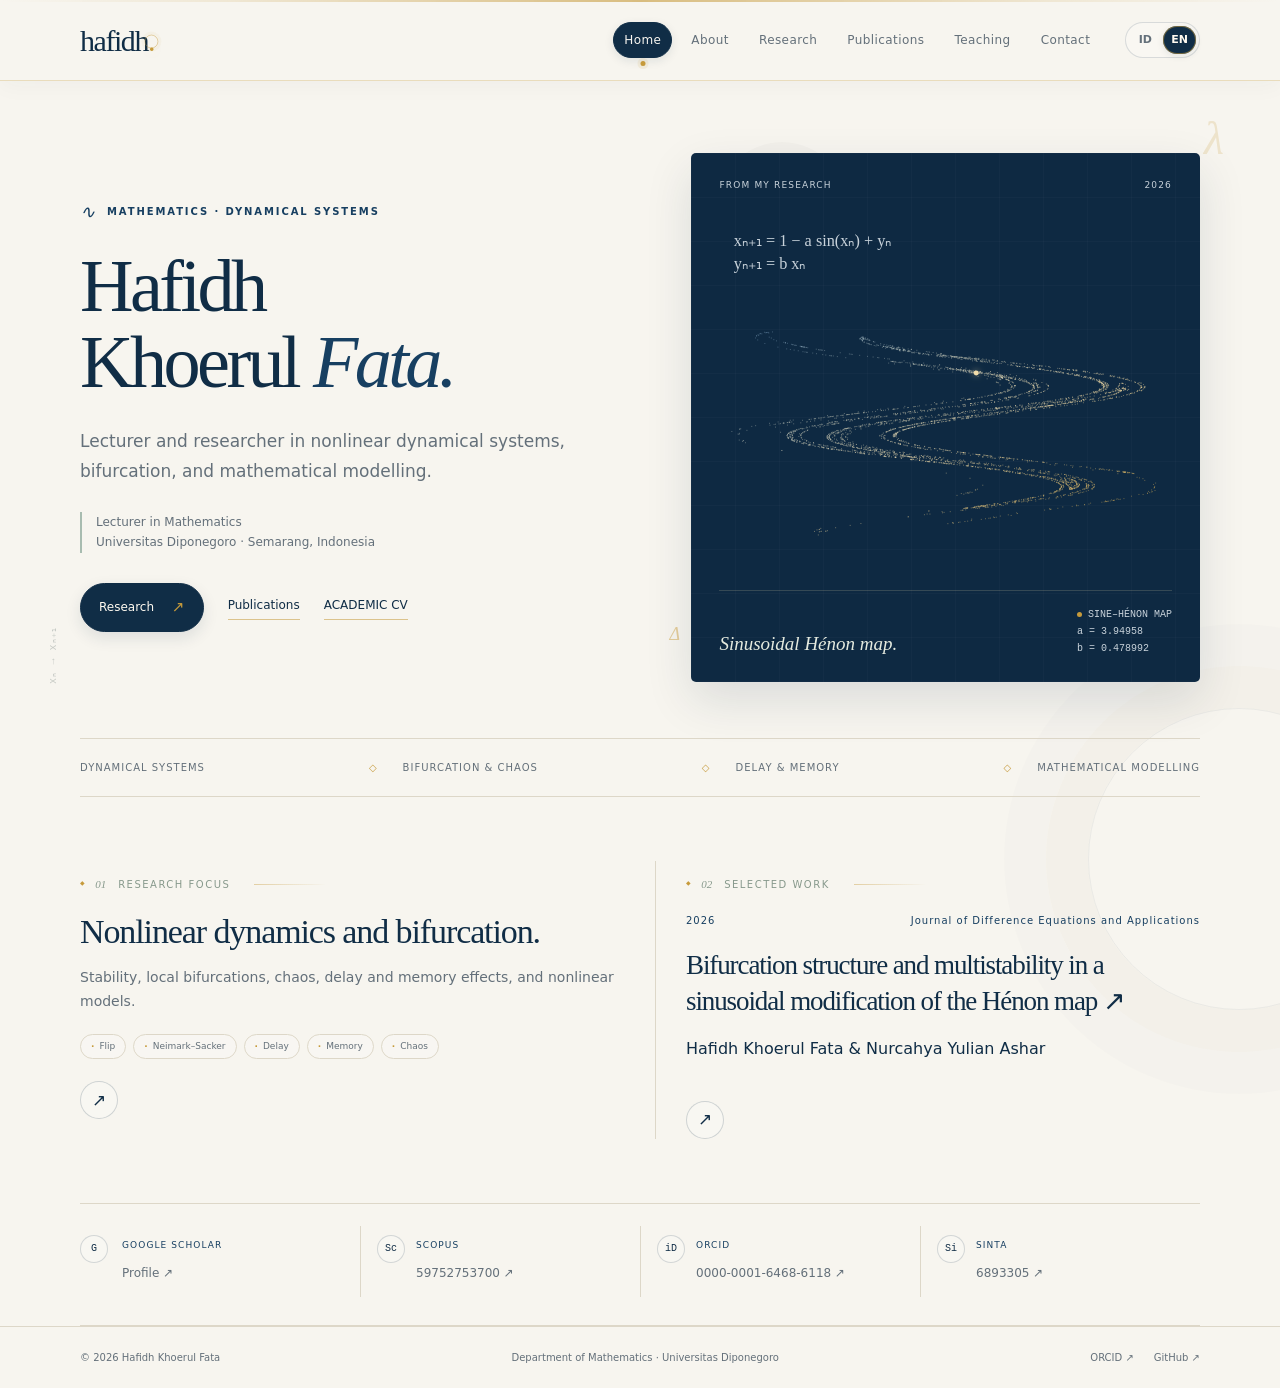
==== commit 0bbf99f2: "Align browser theme and favicon with navy gold identity" ====
--- a/index.html
+++ b/index.html
@@ -1,5 +1,5 @@
 <!doctype html><html lang="en"><head>
-<meta charset="utf-8"><meta name="viewport" content="width=device-width,initial-scale=1"><meta name="theme-color" content="#f7f7f2">
+<meta charset="utf-8"><meta name="viewport" content="width=device-width,initial-scale=1"><meta name="theme-color" content="#f7f5ef">
 <meta name="description" content="Hafidh Khoerul Fata — lecturer and researcher in nonlinear dynamical systems, bifurcation, chaos, delay, memory, and mathematical modelling.">
 <title>Hafidh Khoerul Fata · Mathematics & Dynamics</title><link rel="canonical" href="https://hafidh-fata.github.io/">
 <link rel="icon" href="data:image/svg+xml,%3Csvg xmlns='http://www.w3.org/2000/svg' viewBox='0 0 64 64'%3E%3Crect width='64' height='64' rx='16' fill='%23102d46'/%3E%3Ctext x='32' y='44' font-size='40' font-family='Georgia' text-anchor='middle' fill='%23f7f7f2'%3Eh%3C/text%3E%3C/svg%3E">
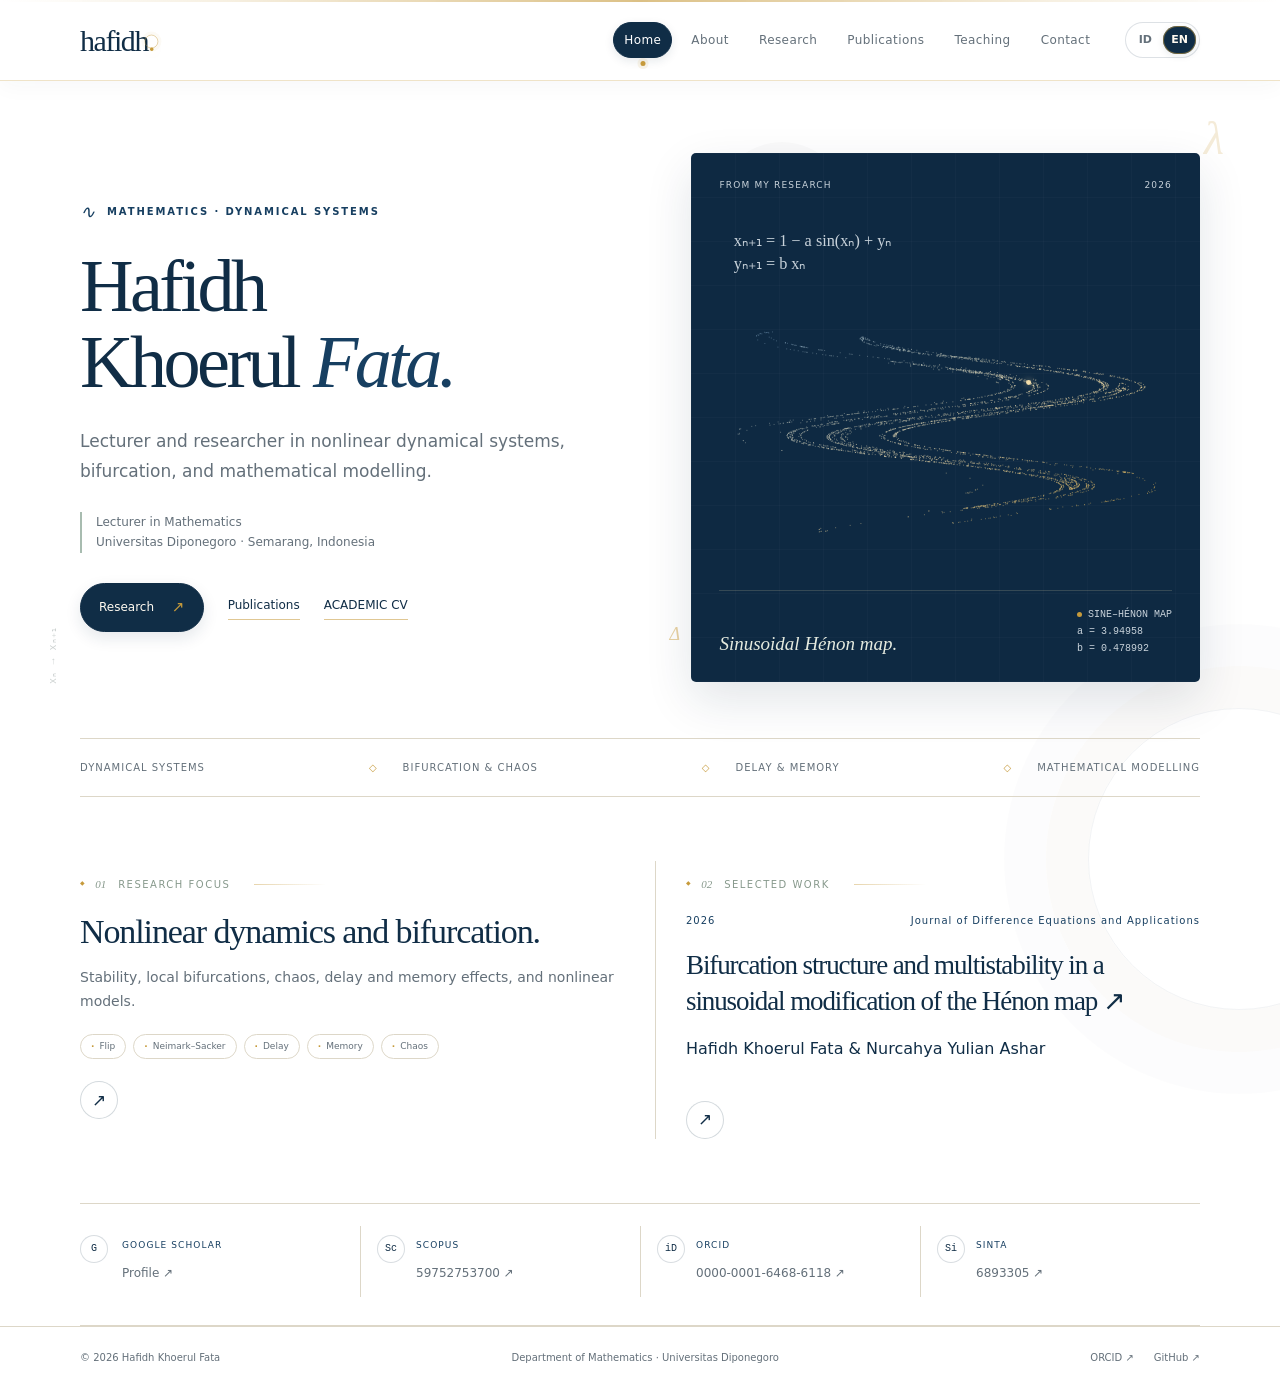
==== commit 8b5fec7b: "Set browser theme color to white" ====
--- a/index.html
+++ b/index.html
@@ -1,5 +1,5 @@
 <!doctype html><html lang="en"><head>
-<meta charset="utf-8"><meta name="viewport" content="width=device-width,initial-scale=1"><meta name="theme-color" content="#f7f5ef">
+<meta charset="utf-8"><meta name="viewport" content="width=device-width,initial-scale=1"><meta name="theme-color" content="#ffffff">
 <meta name="description" content="Hafidh Khoerul Fata — lecturer and researcher in nonlinear dynamical systems, bifurcation, chaos, delay, memory, and mathematical modelling.">
 <title>Hafidh Khoerul Fata · Mathematics & Dynamics</title><link rel="canonical" href="https://hafidh-fata.github.io/">
 <link rel="icon" href="data:image/svg+xml,%3Csvg xmlns='http://www.w3.org/2000/svg' viewBox='0 0 64 64'%3E%3Crect width='64' height='64' rx='16' fill='%23102d46'/%3E%3Ctext x='32' y='44' font-size='40' font-family='Georgia' text-anchor='middle' fill='%23f7f7f2'%3Eh%3C/text%3E%3C/svg%3E">
--- a/styles.css
+++ b/styles.css
@@ -540,3 +540,9 @@
  nav a{padding:6px 8px}
  .brand{font-size:28px}
 }
+
+/* === clean white canvas === */
+:root{--paper:#ffffff}
+body{background:#ffffff}
+header{background:rgba(255,255,255,.965)}
+.education-list article:before{background:#ffffff}
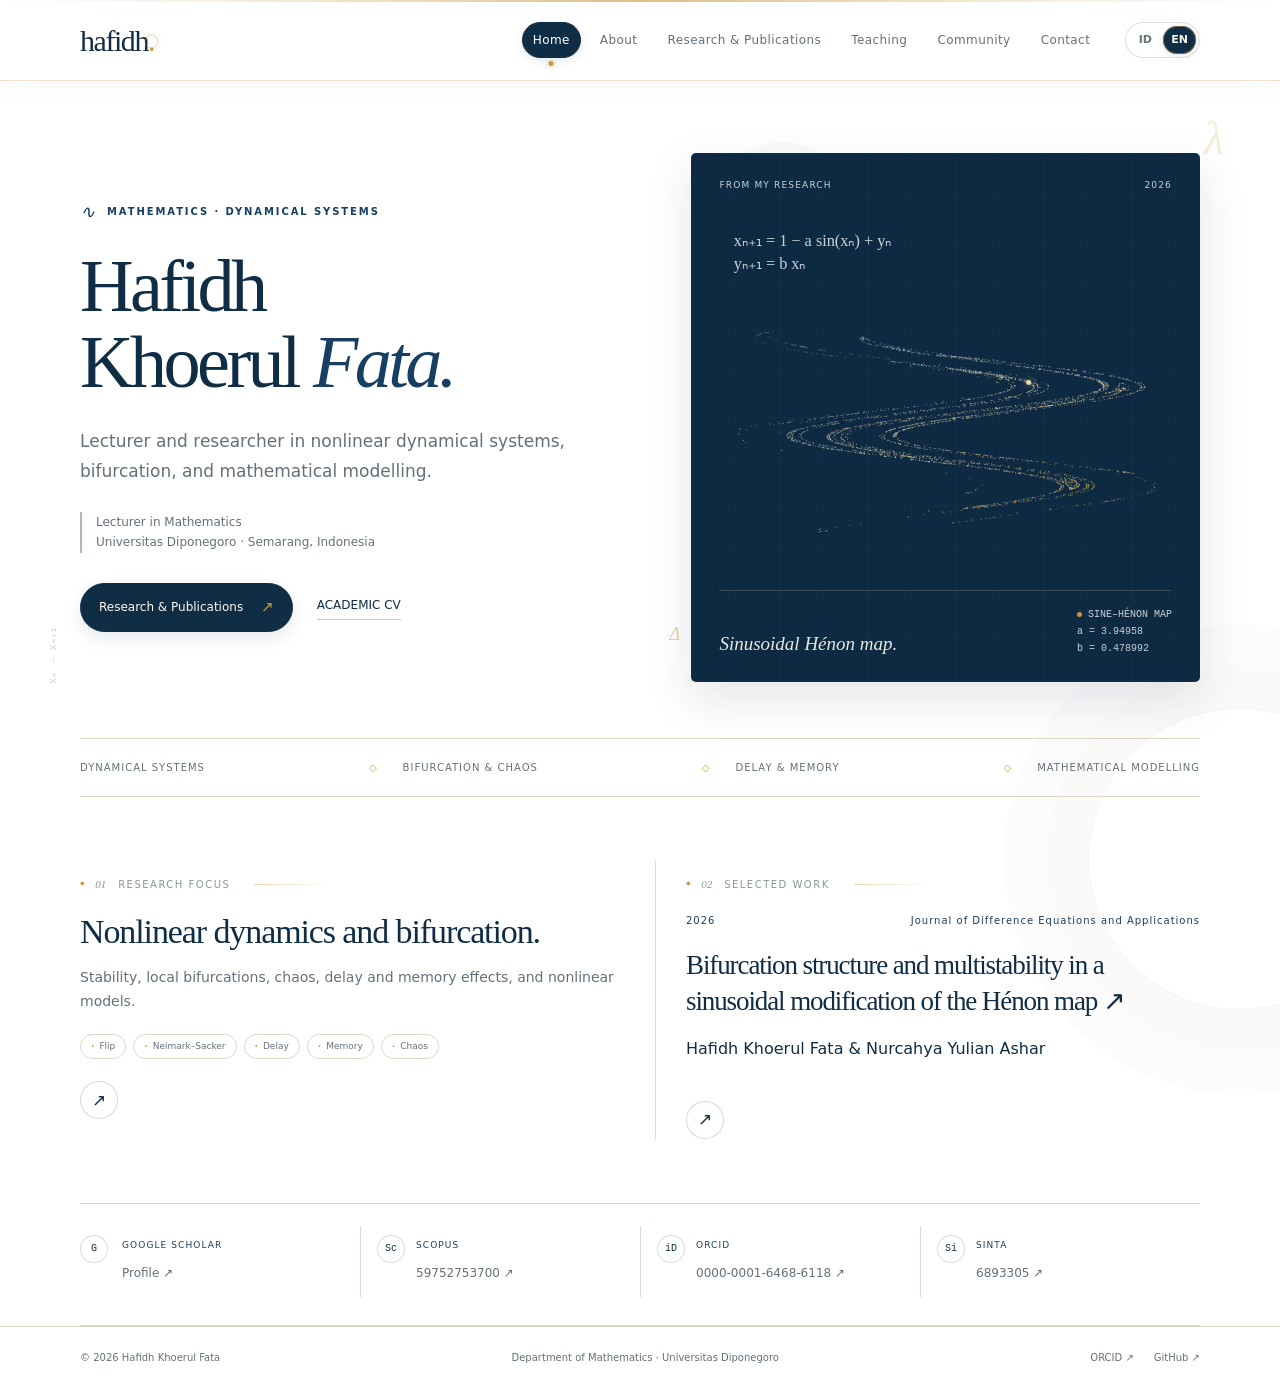
==== commit b8a22ecf: "Unify academic site navigation" ====
--- a/index.html
+++ b/index.html
@@ -15,9 +15,9 @@
 <nav aria-label="Main navigation">
 <a href="/" data-nav="home" data-i18n="navHome">Home</a>
 <a href="/about/" data-nav="about" data-i18n="navAbout">About</a>
-<a href="/research/" data-nav="research" data-i18n="navResearch">Research</a>
-<a href="/publications/" data-nav="publications" data-i18n="navPublications">Publications</a>
+<a href="/research/" data-nav="research" data-i18n="navResearchPublications">Research &amp; Publications</a>
 <a href="/teaching/" data-nav="teaching" data-i18n="navTeaching">Teaching</a>
+<a href="/community/" data-nav="community" data-i18n="navCommunity">Community</a>
 <a href="/contact/" data-nav="contact" data-i18n="navContact">Contact</a>
 </nav>
 <div class="languages" role="group" aria-label="Language / Bahasa"><button type="button" data-lang="id" aria-label="Bahasa Indonesia" aria-pressed="false">ID</button><button type="button" data-lang="en" aria-label="English" aria-pressed="true">EN</button></div>
@@ -29,7 +29,7 @@
 <h1 id="name">Hafidh<br>Khoerul <em>Fata.</em></h1>
 <p class="intro" data-i18n="intro">Lecturer and researcher in nonlinear dynamical systems, bifurcation, and mathematical modelling.</p>
 <div class="affiliation"><span data-i18n="position">Lecturer in Mathematics</span><br><span data-i18n="affiliation">Universitas Diponegoro · Semarang, Indonesia</span></div>
-<div class="actions"><a class="button" href="/research/"><span data-i18n="navResearch">Research</span><span aria-hidden="true">↗</span></a><a class="text-link" href="/publications/" data-i18n="navPublications">Publications</a><a class="text-link" href="/cv/" data-i18n="academicCv">Academic CV</a></div>
+<div class="actions"><a class="button" href="/research/"><span data-i18n="navResearchPublications">Research &amp; Publications</span><span aria-hidden="true">↗</span></a><a class="text-link" href="/cv/" data-i18n="academicCv">Academic CV</a></div>
 </div>
 <div class="art-shell"><figure class="art"><div class="art-top"><span data-i18n="artTop">FROM MY RESEARCH</span><span>2026</span></div><svg viewBox="0 0 500 520" role="img" aria-labelledby="attractor-title"><title id="attractor-title">Chaotic attractor of the sinusoidal Hénon map studied by Fata and Ashar</title><defs><linearGradient id="orbit" x1="0" y1="0" x2="1" y2="1"><stop stop-color="#6f93b2"/><stop offset=".52" stop-color="#ead9ad"/><stop offset="1" stop-color="#c69a3b"/></linearGradient></defs><g id="orbit-art"></g><text x="42" y="91" fill="#c8d2da" font-family="Georgia,serif" font-size="16">xₙ₊₁ = 1 − a sin(xₙ) + yₙ</text><text x="42" y="114" fill="#c8d2da" font-family="Georgia,serif" font-size="16">yₙ₊₁ = b xₙ</text></svg><figcaption class="art-bottom"><p data-i18n="artCaption">Sinusoidal Hénon map.</p><span><span class="dot"></span><span data-i18n="attractorName">SINE–HÉNON MAP</span><br>a = 3.94958<br>b = 0.478992</span></figcaption></figure></div>
 </section>
@@ -49,7 +49,7 @@
 <article class="home-feature featured-work">
 <div class="section-label"><span>02</span><span data-i18n="selectedWork">SELECTED WORK</span></div>
 <div id="home-featured-publication"><div class="pub-meta"><span>2026</span><span>Journal of Difference Equations and Applications</span></div><h2><a href="https://doi.org/10.1080/10236198.2026.2689969">Bifurcation structure and multistability in a sinusoidal modification of the Hénon map ↗</a></h2><p>Hafidh Khoerul Fata &amp; Nurcahya Yulian Ashar</p></div>
-<a class="symbol-link" href="/publications/" aria-label="All publications"><span class="sr-only" data-i18n="viewAllPublications">All publications</span><span aria-hidden="true">↗</span></a>
+<a class="symbol-link" href="/research/#publications" aria-label="All publications"><span class="sr-only" data-i18n="viewAllPublications">All publications</span><span aria-hidden="true">↗</span></a>
 </article>
 </div>
 </section>
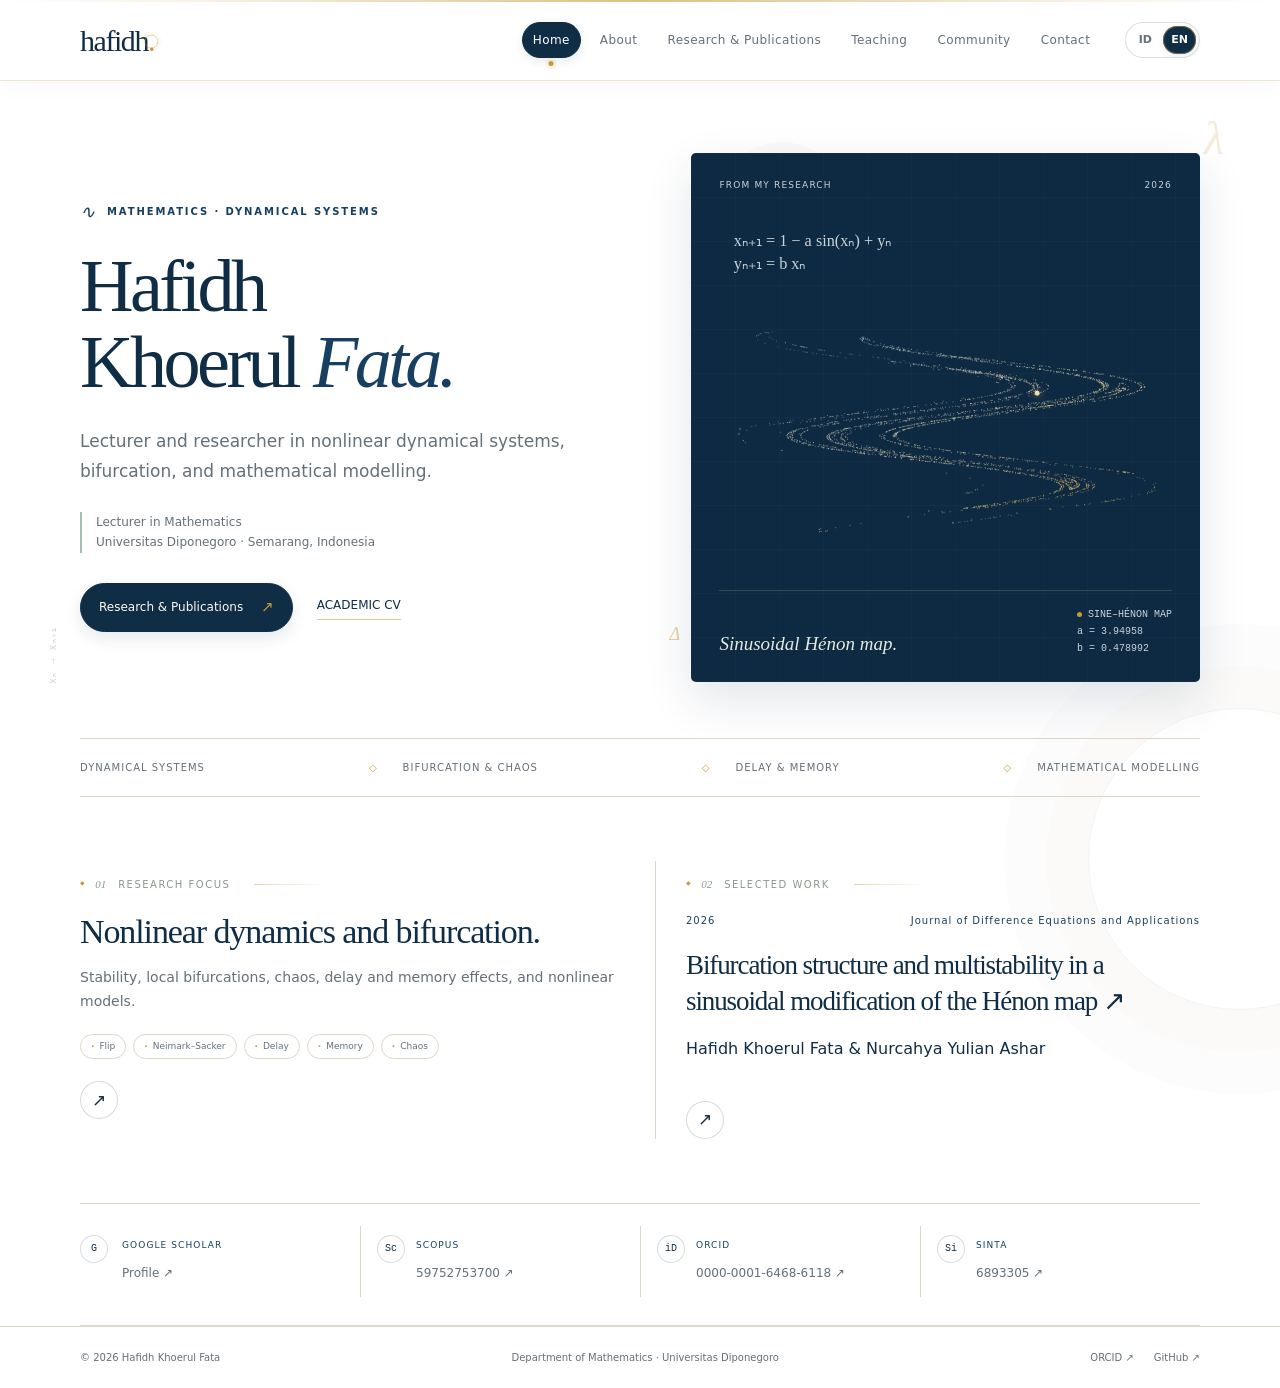
==== commit fa99749d: "Add professional education to structured academic metadata" ====
--- a/index.html
+++ b/index.html
@@ -7,7 +7,7 @@
 <meta property="og:description" content="Lecturer and researcher in nonlinear dynamical systems, bifurcation, chaos, delay, memory, and mathematical modelling.">
 <meta property="og:type" content="profile"><meta property="og:url" content="https://hafidh-fata.github.io/">
 <meta name="twitter:card" content="summary"><meta name="twitter:title" content="Hafidh Khoerul Fata · Mathematics & Dynamics">
-<script type="application/ld+json">{"@context":"https://schema.org","@type":"Person","name":"Hafidh Khoerul Fata","url":"https://hafidh-fata.github.io/","jobTitle":"Lecturer in Mathematics","affiliation":{"@type":"CollegeOrUniversity","name":"Universitas Diponegoro","url":"https://www.undip.ac.id/"},"alumniOf":[{"@type":"CollegeOrUniversity","name":"Universitas Diponegoro"},{"@type":"CollegeOrUniversity","name":"Institut Teknologi Bandung"}],"sameAs":["https://orcid.org/0000-0001-6468-6118","https://www.scopus.com/authid/detail.uri?authorId=59752753700","https://scholar.google.com/citations?user=bt3k15UAAAAJ","https://sinta.kemdiktisaintek.go.id/authors/profile/6893305","https://github.com/hafidh-fata","https://math.fsm.undip.ac.id/hkfata/"],"knowsAbout":["Dynamical systems","Bifurcation theory","Chaos","Delay and memory systems","Mathematical modelling"]}</script>
+<script type="application/ld+json">{"@context":"https://schema.org","@type":"Person","name":"Hafidh Khoerul Fata","url":"https://hafidh-fata.github.io/","jobTitle":"Lecturer in Mathematics","affiliation":{"@type":"CollegeOrUniversity","name":"Universitas Diponegoro","url":"https://www.undip.ac.id/"},"honorificSuffix":"Gr.","alumniOf":[{"@type":"CollegeOrUniversity","name":"Universitas Diponegoro"},{"@type":"CollegeOrUniversity","name":"Universitas Negeri Semarang"},{"@type":"CollegeOrUniversity","name":"Institut Teknologi Bandung"}],"sameAs":["https://orcid.org/0000-0001-6468-6118","https://www.scopus.com/authid/detail.uri?authorId=59752753700","https://scholar.google.com/citations?user=bt3k15UAAAAJ","https://sinta.kemdiktisaintek.go.id/authors/profile/6893305","https://github.com/hafidh-fata","https://math.fsm.undip.ac.id/hkfata/"],"knowsAbout":["Dynamical systems","Bifurcation theory","Chaos","Delay and memory systems","Mathematical modelling"]}</script>
 </head>
 <body data-page="home"><a class="skip" href="#main" data-i18n="skip">Skip to content</a>
 <header><div class="wrap nav">
--- a/styles.css
+++ b/styles.css
@@ -546,3 +546,12 @@
 body{background:#ffffff}
 header{background:rgba(255,255,255,.965)}
 .education-list article:before{background:#ffffff}
+
+/* === community service === */
+.community-stats{display:grid;grid-template-columns:110px 110px minmax(0,1fr);gap:16px;align-items:stretch;margin-bottom:24px}
+.community-stats>span{display:flex;flex-direction:column;justify-content:center;min-height:82px;padding:13px 15px;border:1px solid var(--line);border-radius:8px;background:linear-gradient(145deg,rgba(198,154,59,.075),rgba(255,255,255,.15))}
+.community-stats strong{font:34px/1 var(--serif);font-weight:400;color:var(--navy)}
+.community-stats small{margin-top:7px;font-size:9px;letter-spacing:.1em;color:var(--gold);text-transform:uppercase}
+.community-stats p{margin:0;padding:15px 18px;border-left:2px solid var(--gold);color:var(--muted);font-size:13px;display:flex;align-items:center}
+.community-list .publication h2{font-size:24px;max-width:850px}
+@media(max-width:760px){.community-stats{grid-template-columns:1fr 1fr}.community-stats p{grid-column:1/-1}.community-list .publication h2{font-size:21px}}
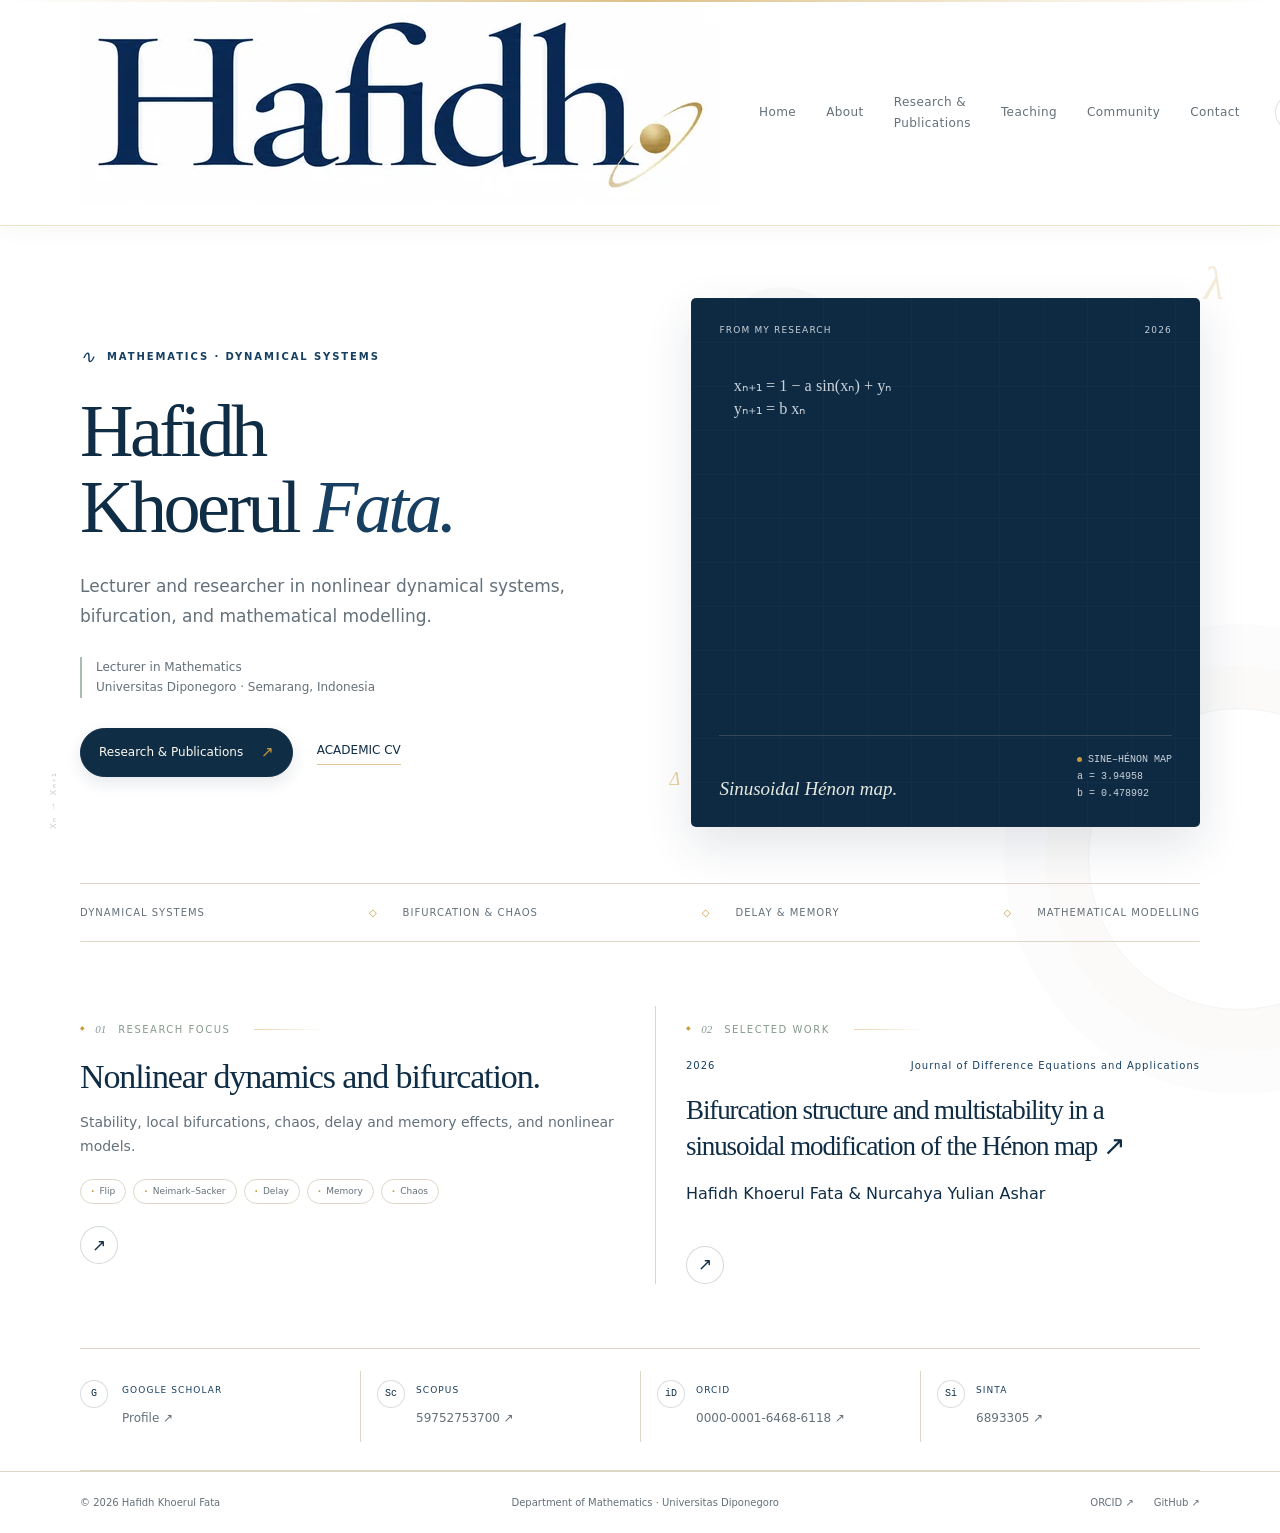
==== commit 24294d90: "Install Hafidh wordmark logo in header" ====
--- a/index.html
+++ b/index.html
@@ -11,7 +11,7 @@
 </head>
 <body data-page="home"><a class="skip" href="#main" data-i18n="skip">Skip to content</a>
 <header><div class="wrap nav">
-<a class="brand" href="/" aria-label="Hafidh Khoerul Fata">hafidh<span>.</span></a>
+<a class="brand brand-logo" href="/" aria-label="Hafidh Khoerul Fata"><img class="brand-mark" src="/assets/hafidh-logo.webp" width="640" height="200" alt="" decoding="async"></a>
 <nav aria-label="Main navigation">
 <a href="/" data-nav="home" data-i18n="navHome">Home</a>
 <a href="/about/" data-nav="about" data-i18n="navAbout">About</a>
--- a/styles.css
+++ b/styles.css
@@ -174,8 +174,6 @@
 .related-outputs>small{display:block;color:var(--teal);font-size:9px;letter-spacing:.12em;margin-bottom:7px}
 .mini-output{display:grid;grid-template-columns:48px minmax(0,1fr) 20px;gap:10px;align-items:start;padding:8px 0;border-top:1px solid #e2e6e0;font-size:11px}
 .mini-output span{color:var(--muted)}.mini-output strong{font-weight:500}.mini-output em{font-style:normal;color:var(--teal)}
-.print-button{margin-top:20px;border:1px solid var(--line);background:transparent;padding:9px 13px;border-radius:3px;color:var(--ink);font-size:11px;cursor:pointer}
-.print-button:hover{background:var(--soft)}
 .large-tags{align-content:start}
 .cv-page .publication h2{font-size:22px}
 @media print{
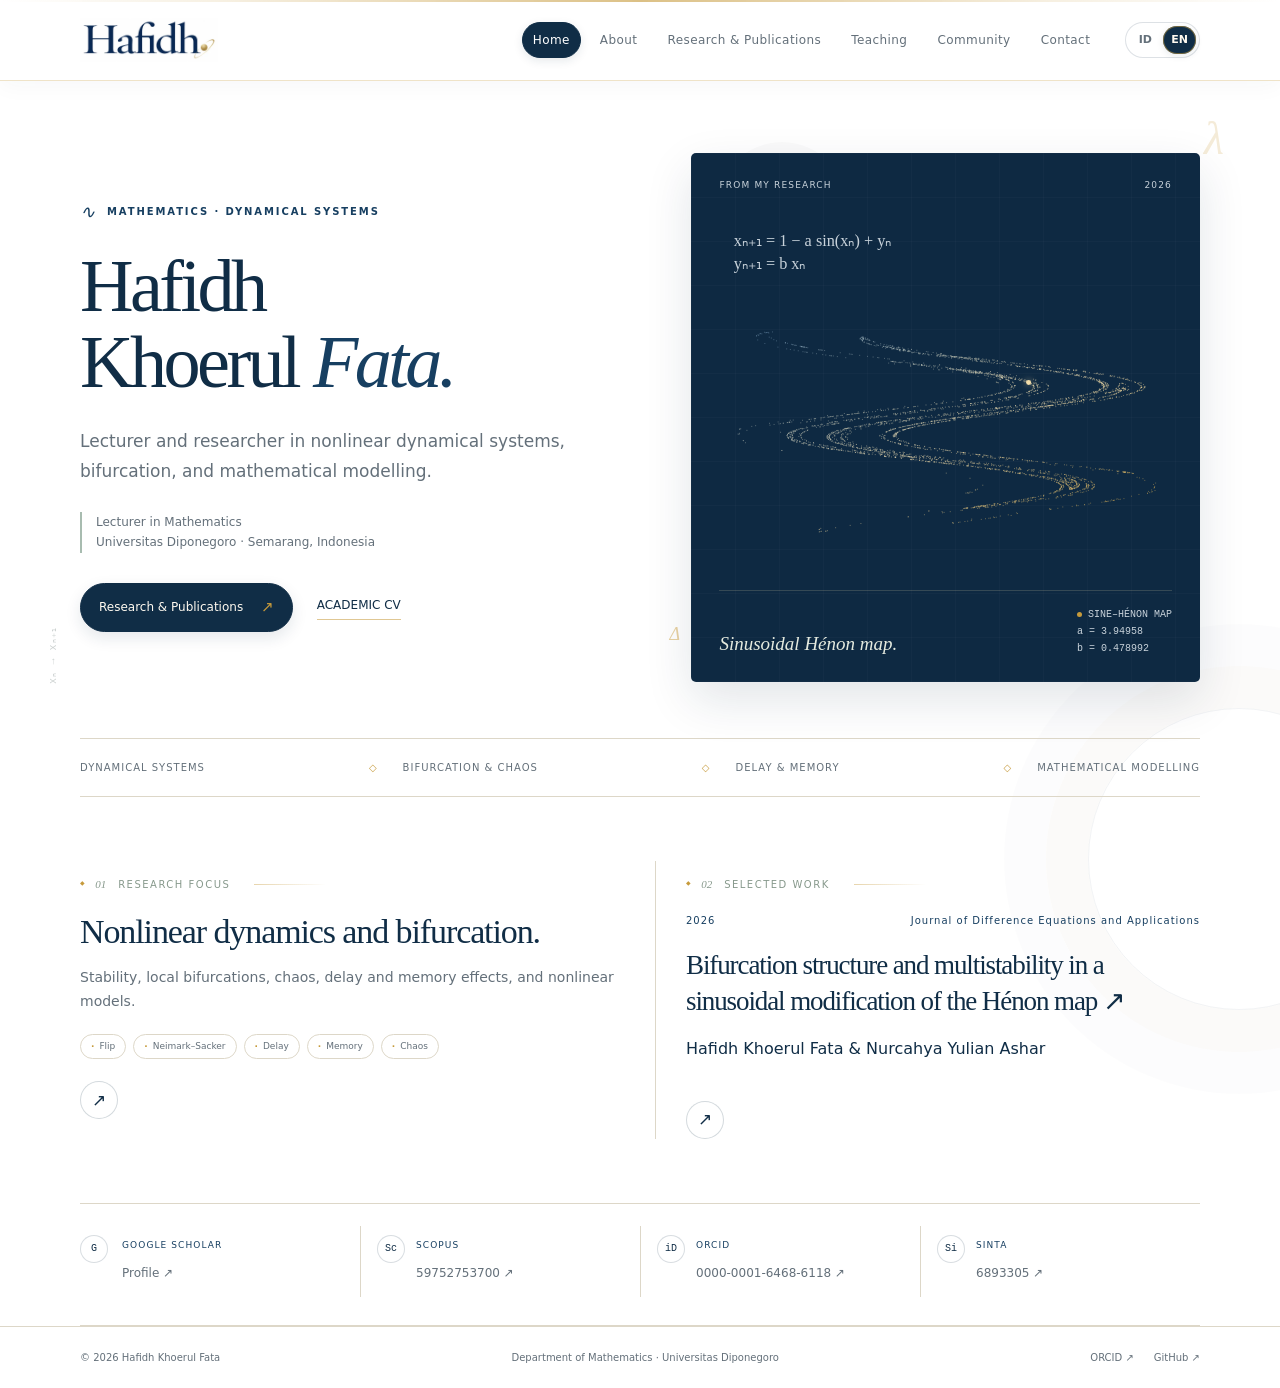
==== commit cd4ebf56: "Constrain header wordmark to elegant fixed size" ====
--- a/index.html
+++ b/index.html
@@ -11,7 +11,7 @@
 </head>
 <body data-page="home"><a class="skip" href="#main" data-i18n="skip">Skip to content</a>
 <header><div class="wrap nav">
-<a class="brand brand-logo" href="/" aria-label="Hafidh Khoerul Fata"><img class="brand-mark" src="/assets/hafidh-logo.webp" width="640" height="200" alt="" decoding="async"></a>
+<a class="brand brand-logo" href="/" aria-label="Hafidh Khoerul Fata"><img class="brand-mark" src="/assets/hafidh-logo.webp" alt="" decoding="async" style="display:block;width:138px;height:auto;max-width:138px;"></a>
 <nav aria-label="Main navigation">
 <a href="/" data-nav="home" data-i18n="navHome">Home</a>
 <a href="/about/" data-nav="about" data-i18n="navAbout">About</a>
--- a/styles.css
+++ b/styles.css
@@ -553,3 +553,139 @@
 .community-stats p{margin:0;padding:15px 18px;border-left:2px solid var(--gold);color:var(--muted);font-size:13px;display:flex;align-items:center}
 .community-list .publication h2{font-size:24px;max-width:850px}
 @media(max-width:760px){.community-stats{grid-template-columns:1fr 1fr}.community-stats p{grid-column:1/-1}.community-list .publication h2{font-size:21px}}
+
+/* === Hafidh wordmark logo === */
+.brand.brand-logo{
+ display:flex;
+ align-items:center;
+ flex:0 0 auto;
+ padding:0;
+ width:142px;
+ height:46px;
+ overflow:hidden;
+ border-radius:0;
+ line-height:0;
+}
+.brand.brand-logo:after{content:none}
+.brand-mark{
+ display:block;
+ width:142px;
+ height:auto;
+ object-fit:contain;
+ object-position:left center;
+ mix-blend-mode:multiply;
+}
+@media(max-width:1000px){
+ .brand.brand-logo,.brand-mark{width:128px}
+ .brand.brand-logo{height:42px}
+}
+@media(max-width:760px){
+ .brand.brand-logo,.brand-mark{width:116px}
+ .brand.brand-logo{height:38px}
+}
+
+/* === verified credential details === */
+.credential-intro{max-width:690px;margin:2px 0 22px;color:var(--muted);font-size:13px}
+.credential-detail-grid{display:grid;grid-template-columns:repeat(2,minmax(0,1fr));gap:14px;margin-bottom:28px}
+.credential-detail{
+ position:relative;
+ min-height:178px;
+ padding:20px 20px 18px;
+ border:1px solid var(--line);
+ border-radius:10px;
+ background:linear-gradient(150deg,rgba(198,154,59,.065),rgba(255,255,255,.9) 46%);
+ overflow:hidden;
+}
+.credential-detail:after{
+ content:"";
+ position:absolute;
+ width:72px;height:72px;
+ right:-29px;bottom:-29px;
+ border:1px solid rgba(198,154,59,.22);
+ border-radius:50%;
+ box-shadow:0 0 0 11px rgba(16,45,70,.018);
+ pointer-events:none;
+}
+.credential-kicker{display:flex;align-items:center;gap:8px;margin-bottom:13px}
+.credential-kicker span{font-size:8px;letter-spacing:.11em;text-transform:uppercase;color:var(--navy-2)}
+.credential-kicker span+span:before{content:"·";margin-right:8px;color:var(--gold)}
+.credential-detail h3{font:25px/1.18 var(--serif);font-weight:400;color:var(--navy);margin:0 0 10px;max-width:500px}
+.credential-detail p{margin:0 0 16px;color:var(--muted);font-size:12px;line-height:1.65;max-width:560px}
+.credential-verification-label{display:flex;align-items:center;gap:8px;padding-top:2px;margin-bottom:10px;color:var(--navy-2);font-size:9px;letter-spacing:.09em;text-transform:uppercase}
+.credential-verification-label>span:first-child{display:grid;place-items:center;width:20px;height:20px;border:1px solid rgba(198,154,59,.5);border-radius:50%;color:var(--gold)}
+@media(max-width:760px){
+ .credential-detail-grid{grid-template-columns:1fr}
+ .credential-detail{min-height:auto}
+ .credential-detail h3{font-size:22px}
+}
+
+/* === research & publications hub === */
+nav a[aria-current="page"]:after{display:none!important;content:none!important}
+.research-hub-hero{align-items:start}
+.research-hub-hero>div:last-child{max-width:850px}
+.research-hub-paths{display:grid;grid-template-columns:repeat(2,minmax(0,1fr));gap:12px;margin-top:28px;max-width:790px}
+.research-hub-paths>a{display:grid;grid-template-columns:38px minmax(0,1fr) 22px;gap:13px;align-items:center;padding:15px 16px;border:1px solid var(--line);border-radius:9px;background:linear-gradient(145deg,rgba(16,45,70,.025),rgba(198,154,59,.045));transition:transform .18s ease,border-color .18s ease,background .18s ease}
+.research-hub-paths>a:hover{transform:translateY(-2px);border-color:rgba(198,154,59,.62);background:rgba(198,154,59,.055)}
+.hub-path-symbol{display:grid;place-items:center;width:36px;height:36px;border:1px solid rgba(198,154,59,.5);border-radius:50%;font:italic 17px var(--serif);color:var(--navy)}
+.research-hub-paths small{display:block;font-size:8px;letter-spacing:.13em;color:var(--gold);margin-bottom:2px}
+.research-hub-paths strong{display:block;font:17px/1.2 var(--serif);font-weight:400;color:var(--navy)}
+.research-hub-paths em{font-style:normal;color:var(--gold)}
+.research-hub-stats{display:grid;grid-template-columns:repeat(4,1fr);max-width:790px;margin-top:18px;border-top:1px solid var(--line);border-bottom:1px solid var(--line)}
+.research-hub-stats>span{padding:13px 14px;border-left:1px solid var(--line)}
+.research-hub-stats>span:first-child{border-left:0;padding-left:0}
+.research-hub-stats strong{display:block;font:24px/1 var(--serif);font-weight:400;color:var(--navy)}
+.research-hub-stats small{display:block;margin-top:5px;font-size:8px;letter-spacing:.07em;text-transform:uppercase;color:var(--muted)}
+.research-subnav{position:sticky;top:80px;z-index:12;display:flex;gap:6px;align-items:center;padding:12px 0;border-bottom:1px solid var(--line);background:rgba(255,255,255,.94);backdrop-filter:blur(10px)}
+.research-subnav a{font-size:9px;letter-spacing:.06em;text-transform:uppercase;padding:6px 10px;border-radius:999px;border:1px solid transparent;color:var(--muted)}
+.research-subnav a:hover{color:var(--navy);border-color:rgba(198,154,59,.45);background:rgba(198,154,59,.055);transform:none}
+.segment-intro{display:grid;grid-template-columns:54px minmax(0,1fr);gap:18px;align-items:start;margin-bottom:34px}
+.segment-kicker{display:grid;place-items:center;width:44px;height:44px;border:1px solid rgba(198,154,59,.52);border-radius:50%;font:italic 18px var(--serif);color:var(--navy)}
+.segment-intro small{display:block;font-size:9px;letter-spacing:.14em;color:var(--gold);margin-bottom:4px}
+.segment-intro h2{font-size:34px;margin:0 0 7px}
+.segment-intro p{margin:0;color:var(--muted);font-size:13px;max-width:630px}
+.publication-segment-intro{padding:58px 0 22px;border-bottom:0}
+.publication-segment-intro .segment-intro{margin-bottom:0;padding:24px 28px;border:1px solid var(--line);border-radius:10px;background:linear-gradient(145deg,rgba(16,45,70,.03),rgba(198,154,59,.045))}
+#research-themes,#projects,#publications,#preprints,#books{scroll-margin-top:132px}
+
+/* === contact page refinement === */
+.contact-hero>div:last-child{max-width:780px}
+.contact-hero p{max-width:660px}
+.contact-symbols{margin-top:22px}
+.contact-section{padding-top:52px}
+.contact-primary{display:grid;grid-template-columns:minmax(0,1.55fr) minmax(260px,.65fr);gap:18px}
+.contact-email-card,.contact-affiliation-card{position:relative;border:1px solid var(--line);border-radius:11px;background:linear-gradient(150deg,rgba(16,45,70,.022),rgba(255,255,255,.95) 55%);overflow:hidden}
+.contact-email-card{padding:28px 30px 27px}
+.contact-affiliation-card{padding:28px 26px;border-top:3px solid var(--gold)}
+.contact-card-icon{position:absolute;right:24px;top:18px;font:italic 64px/1 var(--serif);color:rgba(198,154,59,.11)}
+.contact-email-card>small,.contact-affiliation-card>small{font-size:8px;letter-spacing:.14em;color:var(--gold);text-transform:uppercase}
+.contact-email-card h2{font-size:34px;margin:9px 0 12px}
+.contact-email{display:inline-flex;align-items:center;gap:10px;font:clamp(20px,2.4vw,30px)/1.25 var(--serif);color:var(--navy);padding-bottom:5px;border-bottom:1px solid rgba(198,154,59,.55)}
+.contact-email span{font:15px/1 sans-serif;color:var(--gold)}
+.contact-email-card p{max-width:650px;color:var(--muted);font-size:12px;margin:15px 0 0}
+.contact-affiliation-card h3{font:26px/1.2 var(--serif);font-weight:400;color:var(--navy);margin:10px 0 11px}
+.contact-affiliation-card p{font-size:12px;color:var(--muted);margin:0 0 14px}
+.contact-affiliation-card>span{font-size:9px;letter-spacing:.08em;text-transform:uppercase;color:var(--navy-2)}
+.contact-profile-grid{display:grid;grid-template-columns:repeat(2,minmax(0,1fr));gap:10px}
+.contact-profile-grid>a{display:grid;grid-template-columns:38px minmax(0,1fr) 20px;gap:12px;align-items:center;min-height:78px;padding:13px 14px;border:1px solid var(--line);border-radius:8px;transition:transform .18s ease,border-color .18s ease,background .18s ease}
+.contact-profile-grid>a:hover{transform:translateY(-2px);border-color:rgba(198,154,59,.6);background:rgba(198,154,59,.045)}
+.contact-profile-glyph{display:grid;place-items:center;width:36px;height:36px;border:1px solid rgba(16,45,70,.16);border-radius:50%;font:10px/1 monospace;color:var(--navy)}
+.contact-profile-grid small{display:block;font-size:8px;letter-spacing:.1em;text-transform:uppercase;color:var(--gold);margin-bottom:2px}
+.contact-profile-grid strong{display:block;font:16px/1.2 var(--serif);font-weight:400;color:var(--navy)}
+.contact-profile-grid em{font-style:normal;color:var(--gold)}
+@media(max-width:1000px){
+ .research-subnav{top:80px;overflow-x:auto;white-space:nowrap}
+ .contact-primary{grid-template-columns:1fr}
+}
+@media(max-width:760px){
+ .research-hub-paths{grid-template-columns:1fr}
+ .research-hub-stats{grid-template-columns:repeat(2,1fr)}
+ .research-hub-stats>span:nth-child(3){border-left:0}
+ .research-hub-stats>span{border-top:1px solid var(--line)}
+ .research-hub-stats>span:nth-child(-n+2){border-top:0}
+ .research-subnav{top:68px;margin:0 -24px;padding:9px 24px}
+ .segment-intro{grid-template-columns:42px minmax(0,1fr);gap:12px}
+ .segment-kicker{width:38px;height:38px}
+ .publication-segment-intro .segment-intro{padding:18px}
+ .contact-email-card,.contact-affiliation-card{padding:22px 20px}
+ .contact-profile-grid{grid-template-columns:1fr}
+}
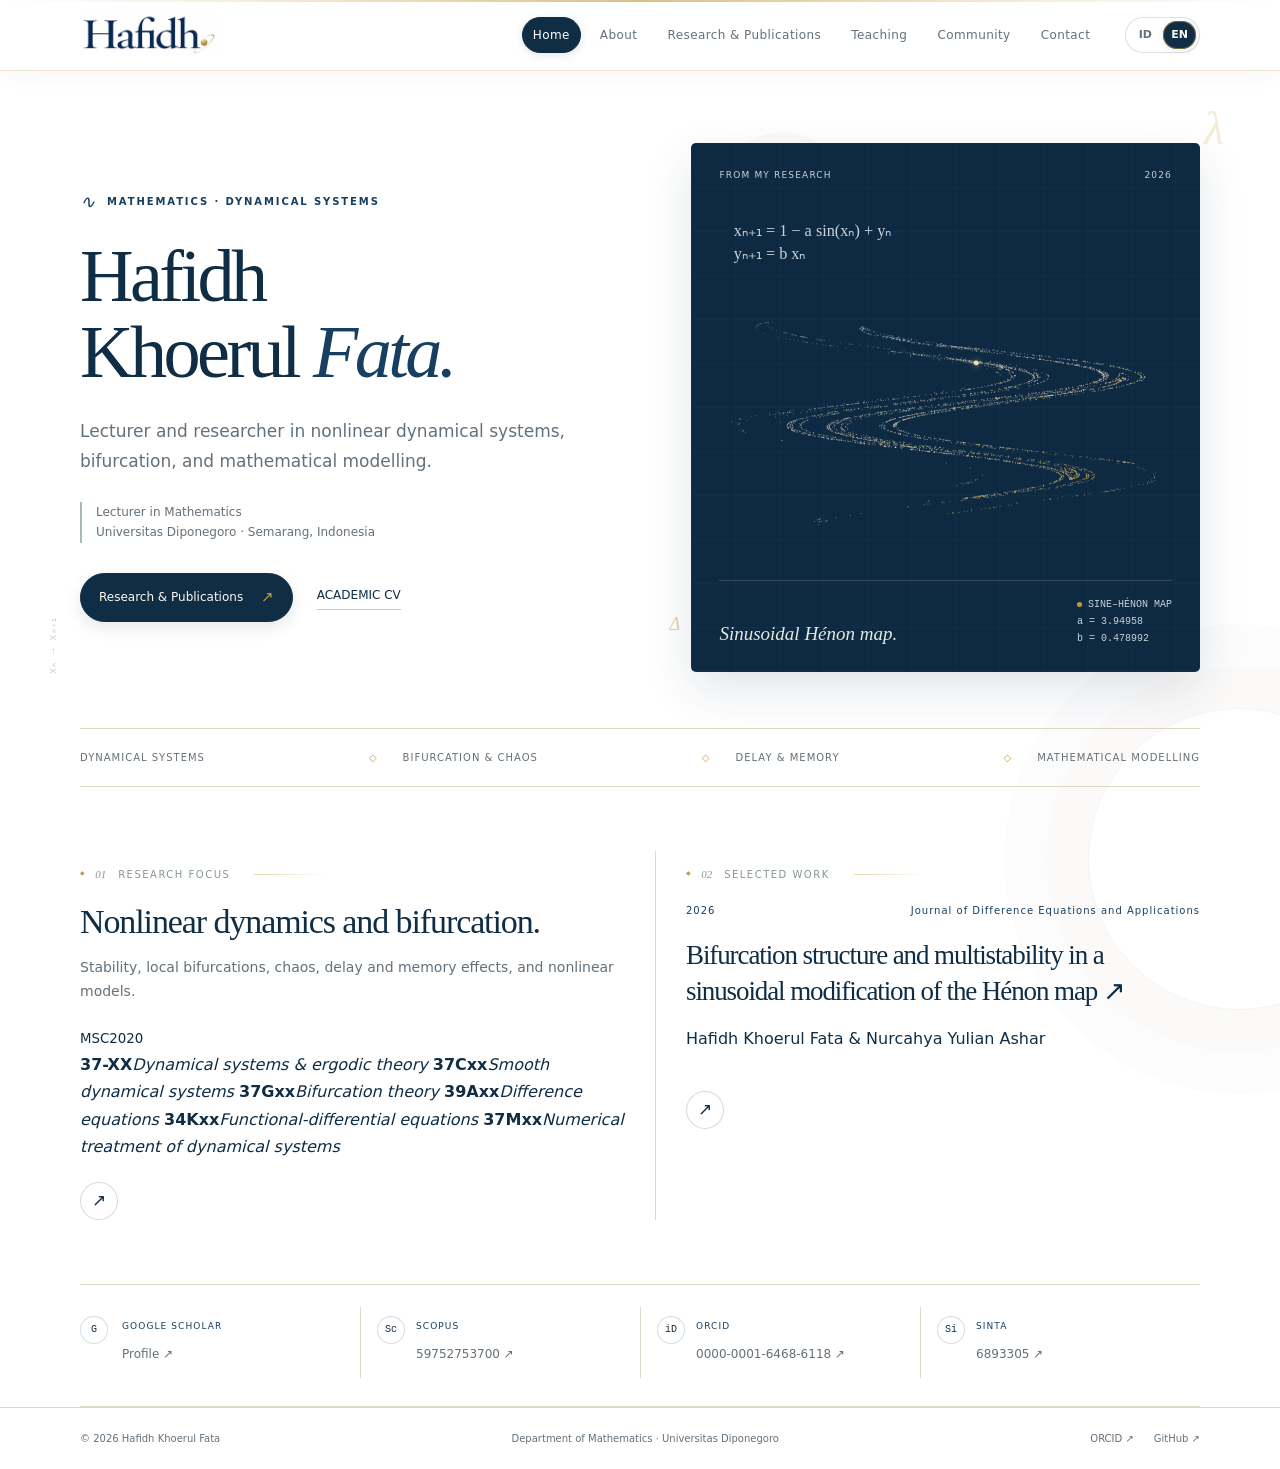
==== commit efa48f1a: "Replace informal research tags with MSC2020 classification" ====
--- a/index.html
+++ b/index.html
@@ -42,7 +42,17 @@
 <div class="section-label"><span>01</span><span data-i18n="researchFocusLabel">RESEARCH FOCUS</span></div>
 <h2 data-i18n="homeFocusTitle">Nonlinear dynamics and bifurcation.</h2>
 <p data-i18n="homeFocusText">Stability, local bifurcations, chaos, delay and memory effects, and nonlinear models.</p>
-<div class="tags"><span>Flip</span><span>Neimark–Sacker</span><span>Delay</span><span>Memory</span><span>Chaos</span></div>
+<div class="msc-block" aria-label="MSC2020 classifications">
+<small>MSC2020</small>
+<div class="msc-list">
+<span><b>37-XX</b><em data-i18n="msc37">Dynamical systems &amp; ergodic theory</em></span>
+<span><b>37Cxx</b><em data-i18n="msc37C">Smooth dynamical systems</em></span>
+<span><b>37Gxx</b><em data-i18n="msc37G">Bifurcation theory</em></span>
+<span><b>39Axx</b><em data-i18n="msc39A">Difference equations</em></span>
+<span><b>34Kxx</b><em data-i18n="msc34K">Functional-differential equations</em></span>
+<span><b>37Mxx</b><em data-i18n="msc37M">Numerical treatment of dynamical systems</em></span>
+</div>
+</div>
 <a class="symbol-link" href="/research/" aria-label="View research"><span class="sr-only" data-i18n="viewResearch">View research</span><span aria-hidden="true">↗</span></a>
 </article>
 
--- a/styles.css
+++ b/styles.css
@@ -689,3 +689,413 @@
  .contact-email-card,.contact-affiliation-card{padding:22px 20px}
  .contact-profile-grid{grid-template-columns:1fr}
 }
+
+/* === header proportion + active navigation correction === */
+.nav{min-height:70px!important}
+.brand.brand-logo{
+ width:138px!important;
+ min-width:138px!important;
+ max-width:138px!important;
+ height:44px!important;
+ display:flex!important;
+ align-items:center!important;
+ overflow:hidden!important;
+ flex:0 0 138px!important;
+}
+.brand-mark{
+ width:138px!important;
+ max-width:138px!important;
+ height:auto!important;
+ display:block!important;
+ object-fit:contain!important;
+ object-position:left center!important;
+}
+.nav nav a{
+ border-radius:999px;
+ transition:background-color .16s ease,color .16s ease,border-color .16s ease!important;
+}
+.nav nav a:hover{
+ background:rgba(16,45,70,.075)!important;
+ color:#102d46!important;
+ border-color:rgba(16,45,70,.08)!important;
+ transform:none!important;
+}
+.nav nav a[aria-current="page"]{
+ background:#102d46!important;
+ color:#ffffff!important;
+ border-color:#102d46!important;
+ box-shadow:0 2px 8px rgba(16,45,70,.12)!important;
+}
+.nav nav a[aria-current="page"]:hover{
+ background:#173f61!important;
+ color:#ffffff!important;
+}
+.nav nav a[aria-current="page"]:after{
+ display:none!important;
+ content:none!important;
+}
+@media(max-width:1000px){
+ .brand.brand-logo,.brand-mark{width:126px!important;max-width:126px!important}
+ .brand.brand-logo{min-width:126px!important;flex-basis:126px!important;height:40px!important}
+}
+@media(max-width:760px){
+ .brand.brand-logo,.brand-mark{width:114px!important;max-width:114px!important}
+ .brand.brand-logo{min-width:114px!important;flex-basis:114px!important;height:36px!important}
+ .nav{min-height:64px!important}
+}
+
+/* === mobile-first polish v2 === */
+@media(max-width:760px){
+ html{scroll-padding-top:108px}
+ .wrap{width:calc(100% - 32px)!important}
+
+ /* compact two-row header */
+ header{backdrop-filter:blur(14px)}
+ .nav{
+  min-height:0!important;
+  padding:9px 0 0!important;
+  gap:7px 10px!important;
+  flex-wrap:wrap!important;
+  align-items:center!important;
+ }
+ .brand.brand-logo{
+  width:112px!important;min-width:112px!important;max-width:112px!important;
+  flex:0 0 112px!important;height:35px!important
+ }
+ .brand-mark{width:112px!important;max-width:112px!important}
+ .languages{margin-left:auto!important;padding:2px!important}
+ .languages button{
+  min-width:36px!important;height:36px!important;padding:0 8px!important;
+  display:grid;place-items:center;font-size:10px!important
+ }
+
+ /* horizontal touch navigation */
+ .nav>nav{
+  order:3!important;
+  width:calc(100% + 32px)!important;
+  margin:0 -16px!important;
+  padding:7px 16px 9px!important;
+  display:flex!important;
+  justify-content:flex-start!important;
+  gap:6px!important;
+  overflow-x:auto!important;
+  overflow-y:hidden!important;
+  white-space:nowrap!important;
+  scroll-snap-type:x proximity;
+  overscroll-behavior-x:contain;
+  -webkit-overflow-scrolling:touch;
+  scrollbar-width:none;
+  border-top:1px solid rgba(16,45,70,.055);
+ }
+ .nav>nav::-webkit-scrollbar{display:none}
+ .nav>nav a{
+  flex:0 0 auto!important;
+  min-height:38px!important;
+  display:flex!important;
+  align-items:center!important;
+  padding:8px 12px!important;
+  font-size:10px!important;
+  line-height:1.15!important;
+  scroll-snap-align:center;
+ }
+ .nav>nav a[aria-current="page"]{
+  padding-left:13px!important;padding-right:13px!important
+ }
+
+ /* home hero */
+ .home-hero{
+  grid-template-columns:1fr!important;
+  gap:30px!important;
+  padding:34px 0 28px!important
+ }
+ .eyebrow{font-size:9px!important;letter-spacing:.15em!important;gap:8px!important}
+ h1{font-size:clamp(45px,13vw,54px)!important;letter-spacing:-2.6px!important;line-height:1.01!important;margin:20px 0 18px!important}
+ .intro{font-size:15px!important;line-height:1.68!important}
+ .affiliation{margin:20px 0 24px!important;font-size:11px!important}
+ .actions{gap:15px!important}
+ .button{min-height:44px!important;padding:10px 16px!important}
+ .text-link{min-height:38px;display:inline-flex;align-items:center}
+ .art{aspect-ratio:1/1.03!important;border-radius:8px!important}
+ .art-top{top:18px!important;left:19px!important;right:19px!important;font-size:8px!important}
+ .art-bottom{bottom:17px!important;left:19px!important;right:19px!important;padding-top:11px!important}
+ .art-bottom p{font-size:16px!important}
+ .art-bottom>span{font-size:8px!important}
+ .home-hero:before{display:none!important}
+
+ /* swipeable topic strip */
+ .subjects{
+  flex-wrap:nowrap!important;
+  justify-content:flex-start!important;
+  gap:7px!important;
+  overflow-x:auto!important;
+  padding:13px 0!important;
+  scrollbar-width:none;
+  -webkit-overflow-scrolling:touch;
+ }
+ .subjects::-webkit-scrollbar{display:none}
+ .subjects span{
+  flex:0 0 auto;
+  padding:6px 9px;
+  border:1px solid var(--line);
+  border-radius:999px;
+  background:#fff;
+  font-size:8px!important;
+ }
+ .subjects span+span:before{display:none!important}
+
+ /* global section rhythm */
+ .home-section,.section{padding:42px 0!important}
+ .page-hero,.profile-hero{padding:38px 0 32px!important}
+ .page-hero h1,.profile-hero h1{font-size:clamp(40px,11.5vw,48px)!important;letter-spacing:-2.2px!important}
+ .page-hero p,.profile-lead{font-size:14px!important;line-height:1.68!important}
+ .section-label{margin-bottom:14px!important;padding-top:0!important}
+ .section-label:after{max-width:30px!important}
+
+ /* profile/about */
+ .profile-hero{display:block!important}
+ .profile-hero-main{display:block!important}
+ .profile-summary{margin-top:28px!important}
+ .profile-summary div{padding-top:10px!important}
+ .education-list article{padding:18px 0!important}
+ .education-year{font-size:15px!important}
+ .education-list h2{font-size:23px!important}
+ .profile-links{grid-template-columns:1fr!important;gap:0!important}
+ .profile-links a{min-height:72px!important;padding-top:13px!important;padding-bottom:13px!important}
+
+ /* homepage academic profiles: compact 2x2 */
+ .home-profiles{
+  grid-template-columns:repeat(2,minmax(0,1fr))!important;
+  padding:10px 0 22px!important
+ }
+ .home-profiles a,
+ .home-profiles a:first-child,
+ .home-profiles a:nth-child(3){
+  min-height:72px;
+  padding:13px 8px 13px 39px!important;
+  border-top:1px solid var(--line)!important;
+  border-left:0!important
+ }
+ .home-profiles a:nth-child(even){border-left:1px solid var(--line)!important}
+ .home-profiles a:before,.home-profiles a:first-child:before{left:7px!important;top:16px!important}
+ .home-profiles small{font-size:8px!important}
+ .home-profiles span{font-size:10px!important;overflow-wrap:anywhere}
+
+ /* research hub */
+ .research-hub-paths{grid-template-columns:1fr!important;gap:8px!important;margin-top:22px!important}
+ .research-hub-paths>a{min-height:66px!important;padding:12px 13px!important}
+ .research-hub-stats{grid-template-columns:repeat(2,1fr)!important;margin-top:14px!important}
+ .research-hub-stats>span{padding:11px 10px!important}
+ .research-hub-stats strong{font-size:21px!important}
+ .research-subnav{
+  position:relative!important;
+  top:auto!important;
+  z-index:1!important;
+  margin:0 -16px!important;
+  padding:8px 16px 10px!important;
+  overflow-x:auto!important;
+  white-space:nowrap!important;
+  scrollbar-width:none;
+  background:#fff!important;
+ }
+ .research-subnav::-webkit-scrollbar{display:none}
+ .research-subnav a{flex:0 0 auto;min-height:36px;display:flex;align-items:center}
+ #research-themes,#projects,#publications,#preprints,#books{scroll-margin-top:110px!important}
+ .segment-intro{grid-template-columns:38px minmax(0,1fr)!important;gap:11px!important;margin-bottom:26px!important}
+ .segment-kicker{width:36px!important;height:36px!important;font-size:15px!important}
+ .segment-intro h2{font-size:29px!important}
+ .research-item{
+  grid-template-columns:50px minmax(0,1fr)!important;
+  gap:12px!important;
+  padding-top:18px!important
+ }
+ .research-item .number{font-size:18px!important;white-space:nowrap!important}
+ .research-item h2{font-size:25px!important;margin-bottom:8px!important}
+ .research-item p{font-size:13px!important;line-height:1.62!important}
+ .related-outputs{margin-top:17px!important;padding-top:13px!important}
+ .publication-segment-intro{padding:40px 0 10px!important}
+ .publication-segment-intro .segment-intro{padding:17px!important}
+ .publication-toolbar{gap:10px!important}
+ .filter-chips{
+  width:100%;overflow-x:auto;flex-wrap:nowrap!important;
+  padding-bottom:3px;scrollbar-width:none
+ }
+ .filter-chips::-webkit-scrollbar{display:none}
+ .filter-chips button{flex:0 0 auto;min-height:36px}
+ .publication-count{align-self:flex-start!important}
+ .publication{padding:20px 0!important}
+ .publication h2,.cv-page .publication h2{font-size:21px!important;line-height:1.34!important}
+ .pub-meta{gap:7px!important;font-size:8px!important}
+
+ /* teaching & community */
+ .course{padding:18px 0!important}
+ .course h2{font-size:25px!important}
+ .community-stats{gap:9px!important;margin-bottom:18px!important}
+ .community-stats>span{min-height:70px!important;padding:10px 12px!important}
+ .community-stats strong{font-size:29px!important}
+ .community-stats p{padding:12px 14px!important;font-size:12px!important}
+ .community-list .publication h2{font-size:20px!important}
+
+ /* contact */
+ .contact-section{padding-top:36px!important}
+ .contact-primary{gap:11px!important}
+ .contact-email-card,.contact-affiliation-card{padding:20px 18px!important;border-radius:9px!important}
+ .contact-email-card h2{font-size:28px!important}
+ .contact-email{
+  font-size:clamp(18px,5.4vw,23px)!important;
+  max-width:100%;
+  overflow-wrap:anywhere;
+  word-break:break-word;
+ }
+ .contact-email-card p{font-size:11px!important}
+ .contact-profile-grid{grid-template-columns:1fr!important;gap:8px!important}
+ .contact-profile-grid>a{min-height:68px!important}
+
+ /* credentials */
+ .credential-detail{padding:17px!important}
+ .credential-detail h3{font-size:21px!important}
+ .credential-grid{justify-content:center!important}
+
+ /* footer */
+ footer{padding:20px 0!important}
+ .footer-inner{gap:10px!important;font-size:10px!important}
+ .footer-inner>div{display:flex;gap:18px;flex-wrap:wrap}
+ .footer-inner a{margin:0!important}
+}
+
+/* narrow phones */
+@media(max-width:390px){
+ .wrap{width:calc(100% - 28px)!important}
+ .nav>nav{width:calc(100% + 28px)!important;margin:0 -14px!important;padding-left:14px!important;padding-right:14px!important}
+ .research-subnav{margin:0 -14px!important;padding-left:14px!important;padding-right:14px!important}
+ .brand.brand-logo,.brand-mark{width:104px!important;max-width:104px!important}
+ .brand.brand-logo{min-width:104px!important;flex-basis:104px!important}
+ h1{font-size:43px!important}
+ .home-profiles{grid-template-columns:1fr!important}
+ .home-profiles a:nth-child(even){border-left:0!important}
+}
+
+/* === compact academic CV === */
+.cv-main{padding:34px 0 54px;background:#f3f5f7}
+.cv-document{
+ width:min(940px,calc(100% - 36px));
+ margin:0 auto;
+ background:#fff;
+ border:1px solid #dfe3e7;
+ box-shadow:0 14px 38px rgba(16,45,70,.07);
+ color:#17293a;
+}
+.cv-doc-header{
+ display:grid;
+ grid-template-columns:minmax(0,1fr) 260px;
+ gap:30px;
+ padding:34px 38px 28px;
+ border-top:5px solid var(--navy);
+ border-bottom:1px solid #dfe3e7;
+}
+.cv-overline{font-size:9px;letter-spacing:.17em;text-transform:uppercase;color:var(--gold);font-weight:700}
+.cv-doc-header h1{font:48px/1 var(--serif);letter-spacing:-2px;margin:9px 0 10px;color:var(--navy)}
+.cv-role{margin:0;color:#566573;font-size:13px;line-height:1.55}
+.cv-contact-block{display:flex;flex-direction:column;gap:5px;align-items:flex-end;text-align:right;font-size:10.5px;color:#64717c;padding-top:5px}
+.cv-contact-block a{color:var(--navy);font-weight:650}
+.cv-layout{display:grid;grid-template-columns:260px minmax(0,1fr)}
+.cv-sidebar{padding:24px 25px 28px 32px;background:#f8fafb;border-right:1px solid #e2e6e9}
+.cv-content{padding:24px 34px 30px}
+.cv-block{margin:0 0 25px}
+.cv-block:last-child{margin-bottom:0}
+.cv-block>h2,.cv-section-head h2{font:20px/1.15 var(--serif);letter-spacing:-.35px;color:var(--navy);margin:0}
+.cv-sidebar .cv-block>h2{padding-bottom:7px;margin-bottom:10px;border-bottom:1px solid rgba(198,154,59,.45)}
+.cv-section-head{display:flex;justify-content:space-between;align-items:baseline;gap:15px;padding-bottom:7px;margin-bottom:10px;border-bottom:1px solid #dfe3e7}
+.cv-section-head>span{font-size:8px;letter-spacing:.07em;text-transform:uppercase;color:#7a858e;white-space:nowrap}
+.cv-facts{margin:0;display:grid;gap:9px}
+.cv-facts div{display:block}
+.cv-facts dt{font-size:7.5px;letter-spacing:.09em;text-transform:uppercase;color:#8a949c;margin-bottom:1px}
+.cv-facts dd{margin:0;font-size:11px;color:#263d50;font-weight:600}
+.cv-timeline{display:grid;gap:11px}
+.cv-timeline article{position:relative;padding-left:11px;border-left:2px solid rgba(198,154,59,.42)}
+.cv-timeline span{display:block;font-size:7.5px;letter-spacing:.07em;color:#a57a24}
+.cv-timeline strong{display:block;font-size:10.5px;line-height:1.35;color:#22384a}
+.cv-timeline small{display:block;font-size:9px;line-height:1.4;color:#6b7781}
+.cv-keywords{display:flex;gap:5px;flex-wrap:wrap}
+.cv-keywords span{font-size:8px;padding:3px 6px;border:1px solid #d9dee2;border-radius:999px;color:#4b5e6c;background:#fff}
+.cv-compact-list,.cv-links,.cv-highlight-list{list-style:none;padding:0;margin:0;display:grid;gap:7px}
+.cv-compact-list li strong{display:block;font-size:9.5px;line-height:1.35;color:#263d50}
+.cv-compact-list li span,.cv-links li{font-size:8.5px;color:#6b7781}
+.cv-links a{color:#27455d}
+.cv-projects{display:grid;gap:9px}
+.cv-projects article{padding-left:12px;border-left:2px solid #e6d39d}
+.cv-projects span{display:block;font-size:7.5px;letter-spacing:.055em;text-transform:uppercase;color:#8a7040;margin-bottom:2px}
+.cv-projects span b{font-weight:600}
+.cv-projects h3{font:13px/1.35 var(--serif);font-weight:400;margin:0;color:#22384a}
+.cv-publications{padding:0;margin:0;list-style:none;display:grid;gap:8px}
+.cv-publications li{display:grid;grid-template-columns:38px minmax(0,1fr);gap:7px}
+.cv-publications>li>span{font-size:8px;color:#a57a24;padding-top:2px}
+.cv-publications strong{display:block;font:11.3px/1.32 var(--serif);font-weight:400;color:#22384a}
+.cv-publications small{display:block;font-size:8.2px;line-height:1.35;color:#727e87;margin-top:1px}
+.cv-more{margin:8px 0 0;text-align:right;font-size:8.5px;color:#27455d}
+.cv-grid-2{display:grid;grid-template-columns:repeat(2,minmax(0,1fr));gap:8px 16px}
+.cv-grid-2 article{padding-top:6px;border-top:1px solid #e5e8eb}
+.cv-grid-2 strong{display:block;font-size:10px;color:#263d50}
+.cv-grid-2 small{display:block;font-size:8.5px;line-height:1.38;color:#6c7882;margin-top:2px}
+.cv-summary{font-size:9.5px;line-height:1.48;color:#5e6d78;margin:0 0 8px}
+.cv-highlight-list{grid-template-columns:repeat(2,minmax(0,1fr));gap:4px 15px}
+.cv-highlight-list li{position:relative;padding-left:9px;font-size:8.8px;line-height:1.4;color:#435766}
+.cv-highlight-list li:before{content:"•";position:absolute;left:0;color:var(--gold)}
+.cv-output-grid{display:grid;grid-template-columns:repeat(2,minmax(0,1fr));gap:8px 14px}
+.cv-output-grid article{padding-top:6px;border-top:1px solid #e5e8eb}
+.cv-output-grid span{display:block;font-size:7.3px;letter-spacing:.07em;color:#9a742f}
+.cv-output-grid strong{display:block;font-size:9.5px;line-height:1.35;color:#263d50}
+.cv-output-grid small{display:block;font-size:8px;color:#6d7882}
+.cv-doc-footer{display:flex;justify-content:space-between;gap:20px;padding:10px 38px;border-top:1px solid #dfe3e7;font-size:7.5px;letter-spacing:.05em;text-transform:uppercase;color:#85909a}
+.cv-main+.site-footer{display:block}
+@media(max-width:760px){
+ .cv-main{padding:18px 0 32px}
+ .cv-document{width:calc(100% - 24px);box-shadow:none}
+ .cv-doc-header{grid-template-columns:1fr;padding:24px 20px 18px;gap:14px}
+ .cv-doc-header h1{font-size:38px!important;letter-spacing:-1.5px!important;margin:7px 0 8px!important}
+ .cv-contact-block{align-items:flex-start;text-align:left}
+ .cv-layout{grid-template-columns:1fr}
+ .cv-sidebar{padding:20px;border-right:0;border-bottom:1px solid #e2e6e9}
+ .cv-content{padding:20px}
+ .cv-grid-2,.cv-highlight-list,.cv-output-grid{grid-template-columns:1fr}
+ .cv-section-head{align-items:flex-start;flex-direction:column;gap:3px}
+ .cv-doc-footer{padding:10px 20px;flex-direction:column;gap:2px}
+}
+@page{size:A4;margin:11mm 12mm}
+@media print{
+ html,body{background:#fff!important}
+ body{font-size:10pt}
+ body>header,.site-footer,.skip{display:none!important}
+ .cv-main{padding:0!important;background:#fff!important}
+ .cv-document{
+  width:100%!important;
+  max-width:none!important;
+  margin:0!important;
+  border:0!important;
+  box-shadow:none!important;
+ }
+ .cv-doc-header{grid-template-columns:minmax(0,1fr) 61mm;padding:0 0 6mm;border-top:0;border-bottom:.35pt solid #b8c0c6}
+ .cv-doc-header h1{font-size:27pt!important;margin:2.2mm 0 2mm!important;letter-spacing:-1pt!important}
+ .cv-role{font-size:8.3pt!important}
+ .cv-contact-block{font-size:7.2pt!important}
+ .cv-layout{grid-template-columns:49mm minmax(0,1fr)}
+ .cv-sidebar{padding:5.5mm 5mm 0 0;background:#fff!important;border-right:.35pt solid #d8dde1}
+ .cv-content{padding:5.5mm 0 0 6mm}
+ .cv-block{margin-bottom:4.3mm;break-inside:avoid}
+ .cv-block>h2,.cv-section-head h2{font-size:11.2pt!important}
+ .cv-sidebar .cv-block>h2{padding-bottom:1.5mm;margin-bottom:2.2mm}
+ .cv-section-head{padding-bottom:1.3mm;margin-bottom:2.2mm}
+ .cv-facts{gap:1.7mm}
+ .cv-facts dt{font-size:5.7pt}.cv-facts dd{font-size:7.2pt}
+ .cv-timeline{gap:2.2mm}.cv-timeline span{font-size:5.6pt}.cv-timeline strong{font-size:7pt}.cv-timeline small{font-size:6.2pt}
+ .cv-keywords{gap:1mm}.cv-keywords span{font-size:5.8pt;padding:.6mm 1.2mm}
+ .cv-compact-list{gap:1.7mm}.cv-compact-list li strong{font-size:6.6pt}.cv-compact-list li span,.cv-links li{font-size:6pt}
+ .cv-projects{gap:2mm}.cv-projects span{font-size:5.5pt}.cv-projects h3{font-size:8.1pt!important}
+ .cv-publications{gap:1.7mm}.cv-publications li{grid-template-columns:8mm 1fr;gap:1.5mm}.cv-publications>li>span{font-size:5.8pt}.cv-publications strong{font-size:7.3pt}.cv-publications small{font-size:5.8pt}
+ .cv-more{font-size:6pt;margin-top:1.5mm}
+ .cv-grid-2{gap:1.8mm 4mm}.cv-grid-2 strong{font-size:6.6pt}.cv-grid-2 small{font-size:5.8pt}
+ .cv-summary{font-size:6.5pt}.cv-highlight-list{gap:1.2mm 3mm}.cv-highlight-list li{font-size:6pt}
+ .cv-output-grid{gap:1.6mm 3mm}.cv-output-grid span{font-size:5.3pt}.cv-output-grid strong{font-size:6.4pt}.cv-output-grid small{font-size:5.6pt}
+ .cv-doc-footer{padding:2.4mm 0 0;margin-top:2mm;font-size:5.6pt}
+ a{color:inherit!important;text-decoration:none!important}
+ *{-webkit-print-color-adjust:exact;print-color-adjust:exact}
+}
